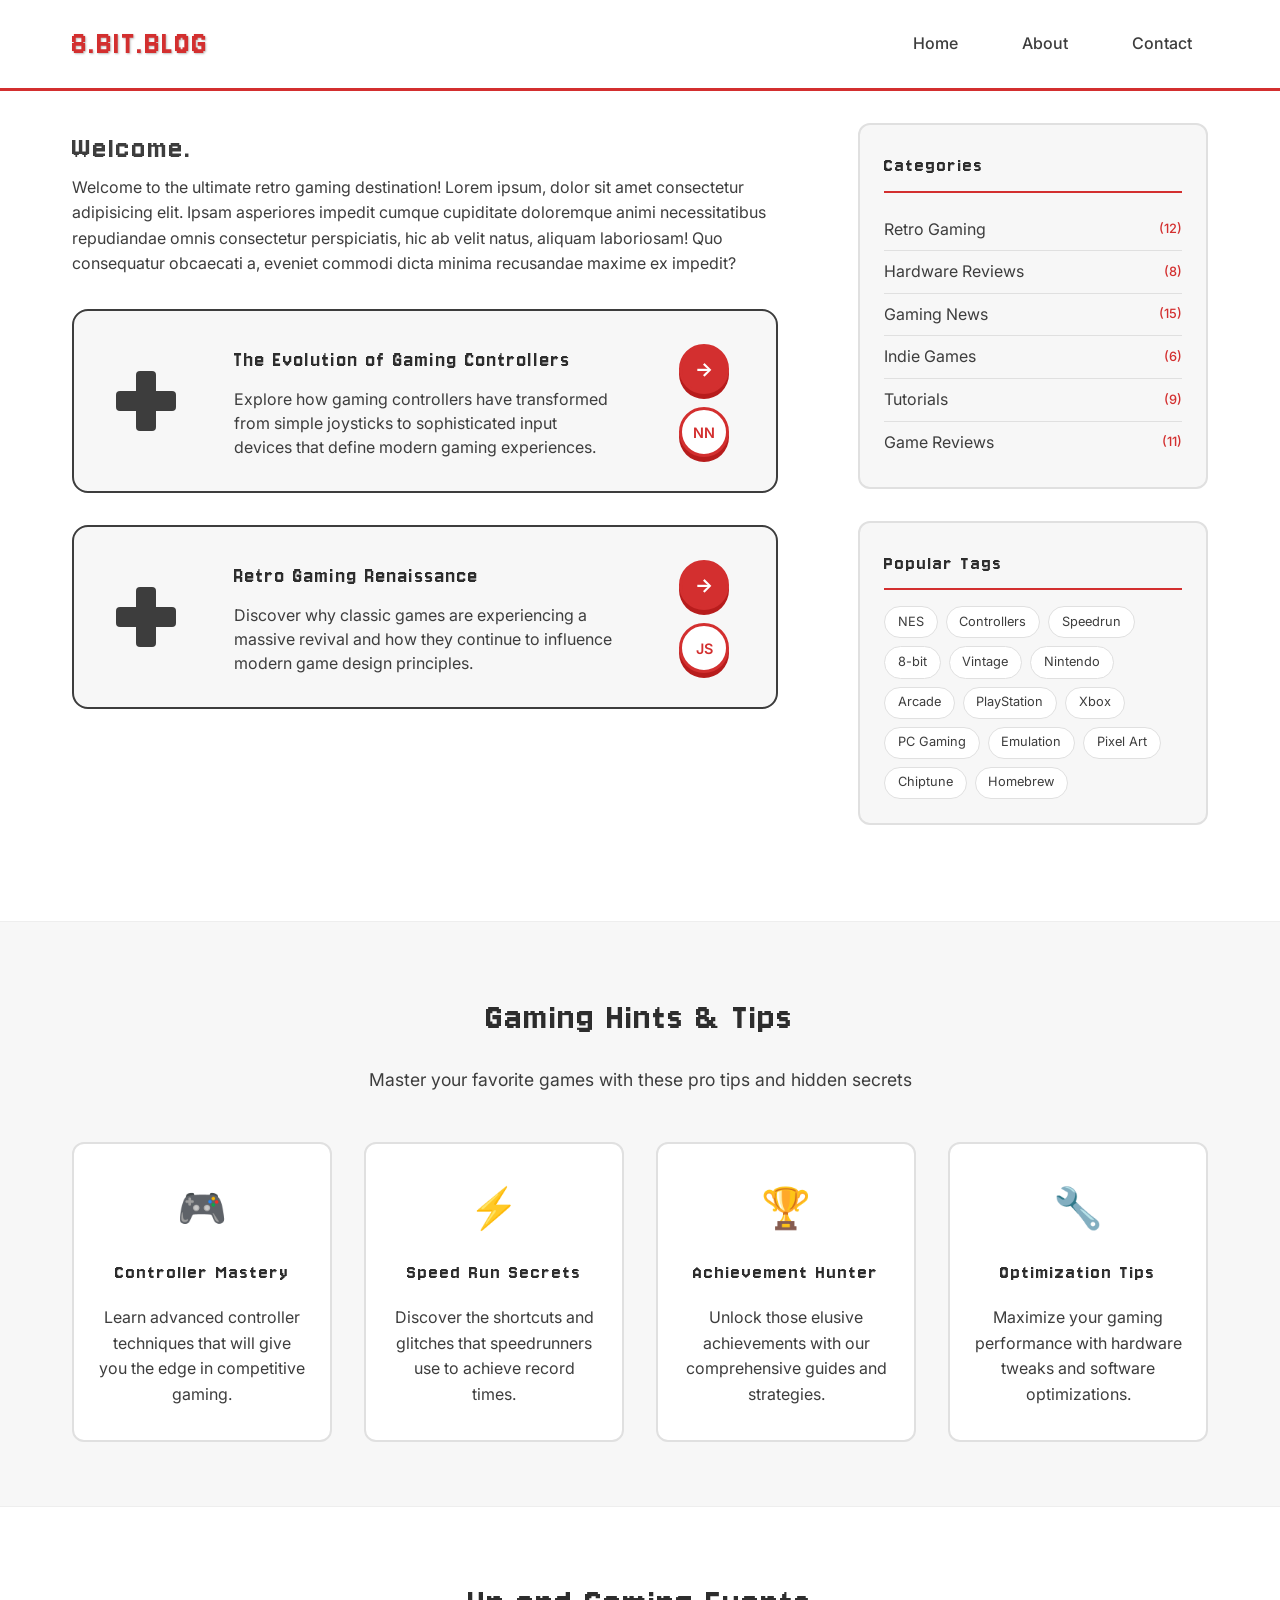
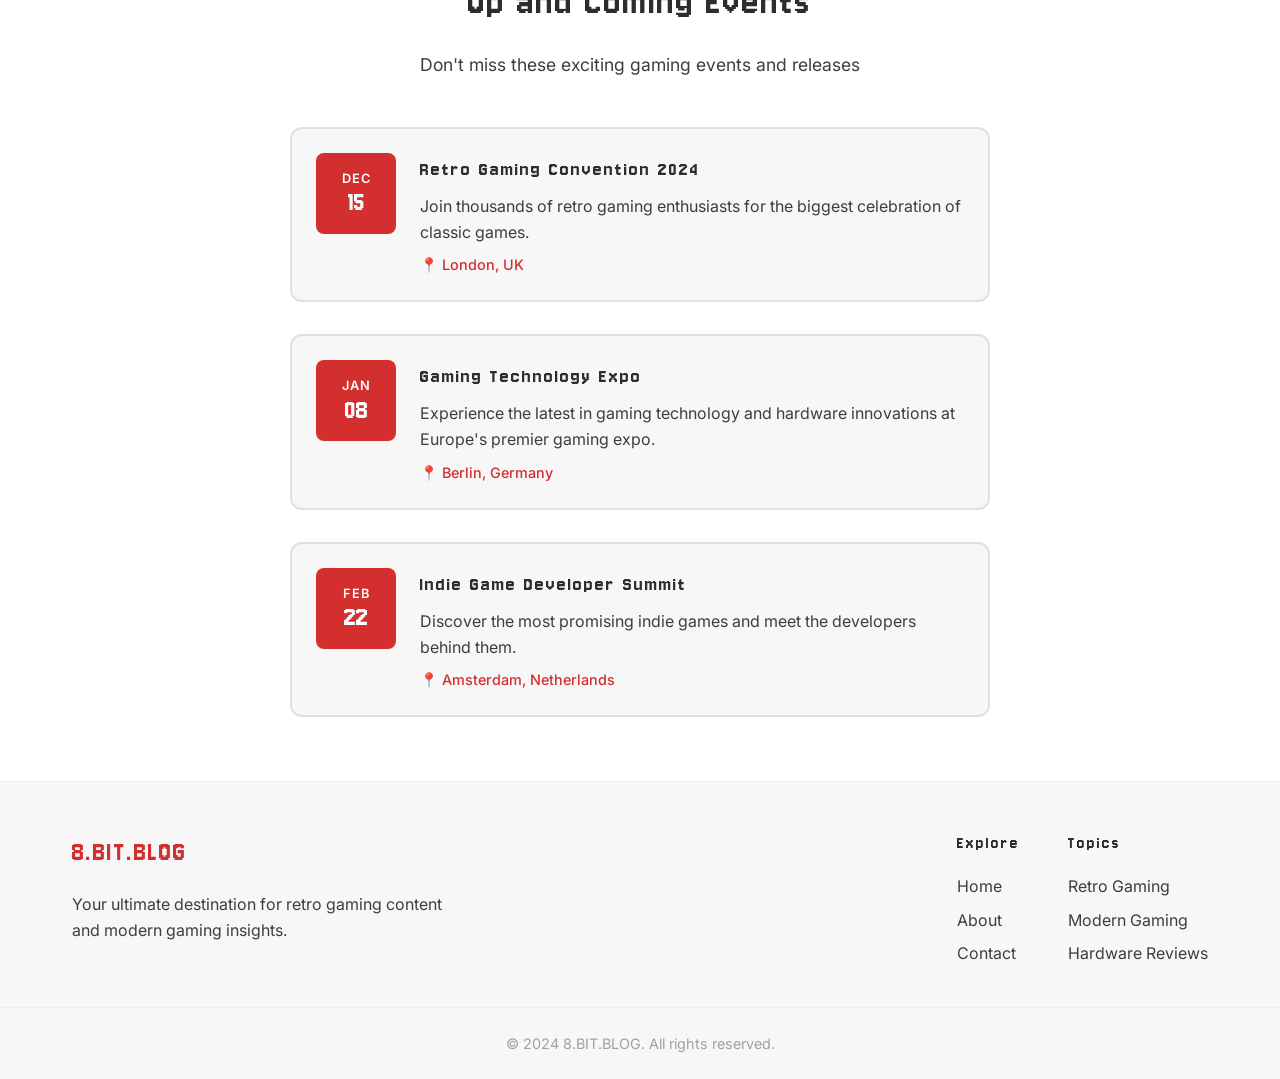
==== index.html @ 15a32175 "agregué script.js con interacciones y validación de formulario" ====
<html lang="en">
  <head>
    <meta charset="UTF-8" />
    <meta name="viewport" content="width=device-width, initial-scale=1.0" />
    <title>8.BIT.BLOG - Nostalgic Gaming Experience</title>
    <link rel="stylesheet" href="assets/styles.css" />
  </head>
  <body>
    <nav class="navbar">
      <div class="nav-container">
        <a href="index.html" class="nav-logo">8.BIT.BLOG</a>
        <ul class="nav-links">
          <li><a href="index.html">Home</a></li>
          <li><a href="about.html">About</a></li>
          <li><a href="contact.html">Contact</a></li>
        </ul>
      </div>
    </nav>

    <div class="content">
      <div class="main-layout">
        <!-- Left Column - Blog Content -->
        <div class="blog-section">
          <h1>Welcome.</h1>
          <p>
            Welcome to the ultimate retro gaming destination! Lorem ipsum, dolor
            sit amet consectetur adipisicing elit. Ipsam asperiores impedit
            cumque cupiditate doloremque animi necessitatibus repudiandae omnis
            consectetur perspiciatis, hic ab velit natus, aliquam laboriosam!
            Quo consequatur obcaecati a, eveniet commodi dicta minima recusandae
            maxime ex impedit?
          </p>

          <!-- NES Gamepad Card Template -->
          <div class="gamepad-card">
            <div class="card-left">
              <div class="dpad">
                <div class="dpad-vertical"></div>
                <div class="dpad-horizontal"></div>
              </div>
            </div>

            <div class="card-content">
              <h3>The Evolution of Gaming Controllers</h3>
              <p>
                Explore how gaming controllers have transformed from simple
                joysticks to sophisticated input devices that define modern
                gaming experiences.
              </p>
            </div>

            <div class="card-right">
              <div class="action-buttons">
                <button class="action-btn read-more" title="Read More">
                  <span class="arrow">→</span>
                </button>
                <button class="action-btn author-btn" title="Author">
                  <span class="initials">NN</span>
                </button>
              </div>
            </div>
          </div>

          <!-- Second Card -->
          <div class="gamepad-card">
            <div class="card-left">
              <div class="dpad">
                <div class="dpad-vertical"></div>
                <div class="dpad-horizontal"></div>
              </div>
            </div>

            <div class="card-content">
              <h3>Retro Gaming Renaissance</h3>
              <p>
                Discover why classic games are experiencing a massive revival
                and how they continue to influence modern game design
                principles.
              </p>
            </div>

            <div class="card-right">
              <div class="action-buttons">
                <button class="action-btn read-more" title="Read More">
                  <span class="arrow">→</span>
                </button>
                <button class="action-btn author-btn" title="Author">
                  <span class="initials">JS</span>
                </button>
              </div>
            </div>
          </div>
        </div>
        <!-- End of Left Column -->

        <!-- Right Column - Tags and Categories -->
        <div class="sidebar-section">
          <!-- Categories -->
          <div class="sidebar-widget">
            <h3>Categories</h3>
            <ul class="category-list">
              <li><a href="#" class="category-item">Retro Gaming <span class="count">(12)</span></a></li>
              <li><a href="#" class="category-item">Hardware Reviews <span class="count">(8)</span></a></li>
              <li><a href="#" class="category-item">Gaming News <span class="count">(15)</span></a></li>
              <li><a href="#" class="category-item">Indie Games <span class="count">(6)</span></a></li>
              <li><a href="#" class="category-item">Tutorials <span class="count">(9)</span></a></li>
              <li><a href="#" class="category-item">Game Reviews <span class="count">(11)</span></a></li>
            </ul>
          </div>

          <!-- Tags -->
          <div class="sidebar-widget">
            <h3>Popular Tags</h3>
            <div class="tag-cloud">
              <a href="#" class="tag">NES</a>
              <a href="#" class="tag">Controllers</a>
              <a href="#" class="tag">Speedrun</a>
              <a href="#" class="tag">8-bit</a>
              <a href="#" class="tag">Vintage</a>
              <a href="#" class="tag">Nintendo</a>
              <a href="#" class="tag">Arcade</a>
              <a href="#" class="tag">PlayStation</a>
              <a href="#" class="tag">Xbox</a>
              <a href="#" class="tag">PC Gaming</a>
              <a href="#" class="tag">Emulation</a>
              <a href="#" class="tag">Pixel Art</a>
              <a href="#" class="tag">Chiptune</a>
              <a href="#" class="tag">Homebrew</a>
            </div>
          </div>

        </div>
      </div>
    </div>

    <!-- Gaming Hints Section - Full Width -->
    <div class="hints-section">
      <div class="hints-container">
        <h2>Gaming Hints & Tips</h2>
        <p class="hints-subtitle">
          Master your favorite games with these pro tips and hidden secrets
        </p>

        <div class="hints-grid">
          <div class="hint-card">
            <div class="hint-icon">🎮</div>
            <h3>Controller Mastery</h3>
            <p>
              Learn advanced controller techniques that will give you the edge
              in competitive gaming.
            </p>
          </div>

          <div class="hint-card">
            <div class="hint-icon">⚡</div>
            <h3>Speed Run Secrets</h3>
            <p>
              Discover the shortcuts and glitches that speedrunners use to
              achieve record times.
            </p>
          </div>

          <div class="hint-card">
            <div class="hint-icon">🏆</div>
            <h3>Achievement Hunter</h3>
            <p>
              Unlock those elusive achievements with our comprehensive guides
              and strategies.
            </p>
          </div>

          <div class="hint-card">
            <div class="hint-icon">🔧</div>
            <h3>Optimization Tips</h3>
            <p>
              Maximize your gaming performance with hardware tweaks and software
              optimizations.
            </p>
          </div>
        </div>
      </div>
    </div>

    <!-- Up and Coming Events Section -->
    <div class="events-section">
      <div class="events-container">
        <h2>Up and Coming Events</h2>
        <p class="events-subtitle">Don't miss these exciting gaming events and releases</p>
        
        <div class="events-timeline">
          <div class="event-item">
            <div class="event-date">
              <span class="month">DEC</span>
              <span class="day">15</span>
            </div>
            <div class="event-content">
              <h3>Retro Gaming Convention 2024</h3>
              <p>Join thousands of retro gaming enthusiasts for the biggest celebration of classic games.</p>
              <span class="event-location">📍 London, UK</span>
            </div>
          </div>
          
          <div class="event-item">
            <div class="event-date">
              <span class="month">JAN</span>
              <span class="day">08</span>
            </div>
            <div class="event-content">
              <h3>Gaming Technology Expo</h3>
              <p>Experience the latest in gaming technology and hardware innovations at Europe's premier gaming expo.</p>
              <span class="event-location">📍 Berlin, Germany</span>
            </div>
          </div>
          
          <div class="event-item">
            <div class="event-date">
              <span class="month">FEB</span>
              <span class="day">22</span>
            </div>
            <div class="event-content">
              <h3>Indie Game Developer Summit</h3>
              <p>Discover the most promising indie games and meet the developers behind them.</p>
              <span class="event-location">📍 Amsterdam, Netherlands</span>
            </div>
          </div>
        </div>
      </div>
    </div>

    <footer class="footer">
      <div class="footer-container">
        <div class="footer-brand">
          <h3>8.BIT.BLOG</h3>
          <p>
            Your ultimate destination for retro gaming content and modern gaming
            insights.
          </p>
        </div>

        <div class="footer-links">
          <div class="footer-section">
            <h4>Explore</h4>
            <ul>
              <li><a href="index.html">Home</a></li>
              <li><a href="about.html">About</a></li>
              <li><a href="contact.html">Contact</a></li>
            </ul>
          </div>

          <div class="footer-section">
            <h4>Topics</h4>
            <ul>
              <li><a href="#">Retro Gaming</a></li>
              <li><a href="#">Modern Gaming</a></li>
              <li><a href="#">Hardware Reviews</a></li>
            </ul>
          </div>
        </div>
      </div>

      <div class="footer-bottom">
        <p>&copy; 2024 8.BIT.BLOG. All rights reserved.</p>
      </div>
    </footer>
  </body>
</html>
---- assets/styles.css ----
/* Import fonts from Google Fonts */
@import url("https://fonts.googleapis.com/css2?family=Jersey+10&family=Inter:wght@300;400;500;600&display=swap");

/* Retro Gaming Color Scheme - Inspired by classic NES gamepad */
:root {
  --retro-dark: #2d2d2d;
  --retro-grey: #3d3d3d;
  --retro-light: #f7f7f7;
  --retro-red: #d32f2f;
  --retro-white: #ffffff;
  --retro-shadow: rgba(42, 42, 42, 0.3);
  --retro-letter-spacing: 2px;
}

/* Global styles */
* {
  margin: 0;
  padding: 0;
  box-sizing: border-box;
}
body {
  font-family: "Inter", sans-serif;
  background: var(--retro-white);
  min-height: 100vh;
  color: var(--retro-grey);
  line-height: 1.6;
}
/* Headings */
h1,
h2,
h3,
h4,
h5,
h6 {
  font-weight: normal;
  font-family: "Jersey 10", cursive;
  letter-spacing: var(--retro-letter-spacing);
}

/* Navbar styling */
.navbar {
  background: var(--retro-white);
  border-bottom: 3px solid var(--retro-red);
}

.nav-container {
  max-width: 1200px;
  margin: 0 auto;
  display: flex;
  justify-content: space-between;
  align-items: center;
  padding: 1rem 2rem;
}

.nav-logo {
  font-size: 2.2rem;
  color: var(--retro-red);
  text-decoration: none;
  text-shadow: 1px 1px 2px var(--retro-shadow);
  font-weight: normal;
  font-family: "Jersey 10", cursive;
  letter-spacing: var(--retro-letter-spacing);
}

.nav-links {
  display: flex;
  list-style: none;
  gap: 2rem;
}

.nav-links a {
  color: var(--retro-grey);
  text-decoration: none;
  font-family: "Inter", sans-serif;
  font-weight: 500;
  padding: 0.5rem 1rem;
  transition: all 0.1s ease;
}

.nav-links a:hover {
  color: var(--retro-red);
}

/* Main title styling */
.main-title {
  text-align: center;
  padding: 3rem 2rem;
  background: rgba(255, 255, 255, 0.1);
  margin: 2rem auto;
  max-width: 800px;
  border-radius: 12px;
  border: 3px solid var(--retro-dark);
  box-shadow: 0 8px 16px var(--retro-shadow);
}

.main-title h1 {
  font-size: 3.5rem;
  color: var(--retro-white);
  text-shadow: 3px 3px 0px var(--retro-red);
  margin-bottom: 1rem;
  font-family: "Jersey 10", cursive;
  letter-spacing: 2px;
}

.main-title .subtitle {
  font-size: 1.2rem;
  color: var(--retro-light);
  font-weight: 500;
  text-transform: uppercase;
  letter-spacing: 1px;
}

/* Content area styling */
.content {
  max-width: 1200px;
  margin: 0 auto;
  padding: 2rem;
}

.content p {
  font-family: "Inter", sans-serif;
  font-weight: 400;
  margin-bottom: 1rem;
}

/* Main Layout - Two Column */
.main-layout {
  display: grid;
  grid-template-columns: 1fr 350px;
  gap: 5rem;
  align-items: start;
}

.blog-section {
  min-width: 0; /* Prevents grid overflow */
}

/* Sidebar Section */
.sidebar-section {
  display: flex;
  flex-direction: column;
  gap: 2rem;
}

.sidebar-widget {
  background: var(--retro-light);
  border: 2px solid #e0e0e0;
  border-radius: 12px;
  padding: 1.5rem;
}

.sidebar-widget h3 {
  color: var(--retro-dark);
  margin-bottom: 1rem;
  font-size: 1.3rem;
  border-bottom: 2px solid var(--retro-red);
  padding-bottom: 0.5rem;
}

/* Categories */
.category-list {
  list-style: none;
  padding: 0;
  margin: 0;
}

.category-list li {
  border-bottom: 1px solid #e0e0e0;
  padding: 0.5rem 0;
}

.category-list li:last-child {
  border-bottom: none;
}

.category-item {
  font-family: 'Inter', sans-serif;
  color: var(--retro-grey);
  text-decoration: none;
  display: flex;
  justify-content: space-between;
  align-items: center;
  transition: color 0.2s ease;
}

.category-item:hover {
  color: var(--retro-red);
}

.count {
  font-size: 0.8rem;
  color: var(--retro-red);
  font-weight: 500;
}

/* Tag Cloud */
.tag-cloud {
  display: flex;
  flex-wrap: wrap;
  gap: 0.5rem;
}

.tag {
  font-family: 'Inter', sans-serif;
  background: var(--retro-white);
  color: var(--retro-grey);
  padding: 0.3rem 0.8rem;
  border-radius: 20px;
  text-decoration: none;
  font-size: 0.8rem;
  border: 1px solid #e0e0e0;
  transition: all 0.2s ease;
}

.tag:hover {
  background: var(--retro-red);
  color: var(--retro-white);
  border-color: var(--retro-red);
}


/* About Page Specific Styles */
.about-topics {
  margin: 2rem 0;
}

.topic-item {
  background: var(--retro-light);
  border: 2px solid #e0e0e0;
  border-radius: 12px;
  padding: 1.5rem;
  margin-bottom: 1rem;
  transition: all 0.3s ease;
}

.topic-item:hover {
  border-color: var(--retro-red);
  transform: translateY(-2px);
  box-shadow: 0 4px 12px rgba(0, 0, 0, 0.1);
}

.topic-item h3 {
  color: var(--retro-dark);
  margin-bottom: 0.5rem;
  font-size: 1.2rem;
}

.topic-item p {
  font-family: 'Inter', sans-serif;
  color: var(--retro-grey);
  line-height: 1.6;
  margin: 0;
}

/* Contact Form Styles */
.contact-form-section {
  margin: 2rem 0;
  background: var(--retro-light);
  border: 2px solid #e0e0e0;
  border-radius: 12px;
  padding: 2rem;
}

.contact-form-section h2 {
  margin-bottom: 1.5rem;
  color: var(--retro-dark);
}

.contact-form {
  display: flex;
  flex-direction: column;
  gap: 1.5rem;
}

.form-row {
  display: grid;
  grid-template-columns: 1fr 1fr;
  gap: 1rem;
}

.form-group {
  display: flex;
  flex-direction: column;
}

.form-group label {
  font-family: 'Inter', sans-serif;
  color: var(--retro-dark);
  font-weight: 500;
  margin-bottom: 0.5rem;
  font-size: 0.9rem;
}

.form-group input,
.form-group select,
.form-group textarea {
  font-family: 'Inter', sans-serif;
  padding: 0.8rem;
  border: 2px solid #e0e0e0;
  border-radius: 6px;
  font-size: 0.9rem;
  transition: border-color 0.2s ease;
  background: var(--retro-white);
}

.form-group input:focus,
.form-group select:focus,
.form-group textarea:focus {
  outline: none;
  border-color: var(--retro-red);
}

.form-group textarea {
  resize: vertical;
  min-height: 120px;
}

.checkbox-group {
  flex-direction: row;
  align-items: center;
  gap: 0.5rem;
}

.checkbox-label {
  display: flex;
  align-items: center;
  gap: 0.5rem;
  cursor: pointer;
  font-size: 0.9rem;
}

.checkbox-label input[type="checkbox"] {
  width: 18px;
  height: 18px;
  margin: 0;
}

.contact-submit-btn {
  background: var(--retro-red);
  color: var(--retro-white);
  padding: 1rem 2rem;
  border: none;
  border-radius: 6px;
  font-family: 'Inter', sans-serif;
  font-weight: 600;
  font-size: 1rem;
  cursor: pointer;
  transition: all 0.2s ease;
  align-self: flex-start;
  box-shadow: 0 4px 0 #b71c1c;
}

.contact-submit-btn:hover {
  transform: translateY(-2px);
  box-shadow: 0 6px 0 #b71c1c;
}

.contact-submit-btn:active {
  transform: translateY(2px);
  box-shadow: 0 2px 0 #b71c1c;
}

.contact-link {
  color: var(--retro-red);
  text-decoration: none;
  font-weight: 500;
  font-family: 'Inter', sans-serif;
  font-size: 0.9rem;
  margin-top: 0.5rem;
  display: inline-block;
}

.contact-link:hover {
  text-decoration: underline;
}

/* NES Gamepad Card Styling */
.gamepad-card {
  display: flex;
  align-items: center;
  background: var(--retro-light);
  border: 2px solid var(--retro-grey);
  border-radius: 16px;
  padding: 2rem;
  margin: 2rem 0;
  gap: 2rem;
  max-width: 800px;
}

/* Left side - D-Pad */
.card-left {
  flex: 0 0 80px;
  display: flex;
  justify-content: center;
  align-items: center;
}

.dpad {
  position: relative;
  width: 60px;
  height: 60px;
}

.dpad-horizontal,
.dpad-vertical {
  background: var(--retro-grey);
  position: absolute;
  border-radius: 4px;
}

.dpad-horizontal {
  width: 60px;
  height: 20px;
  top: 50%;
  left: 0;
  transform: translateY(-50%);
}

.dpad-vertical {
  width: 20px;
  height: 60px;
  left: 50%;
  top: 0;
  transform: translateX(-50%);
}

/* Center content */
.card-content {
  flex: 1;
  padding: 0 1rem;
}

.card-content h3 {
  color: var(--retro-dark);
  margin-bottom: 0.5rem;
  font-size: 1.4rem;
}

.card-content p {
  color: var(--retro-grey);
  margin: 0;
  line-height: 1.5;
}

/* Right side - Action buttons */
.card-right {
  flex: 0 0 80px;
  display: flex;
  justify-content: center;
  align-items: center;
}

.action-buttons {
  display: flex;
  flex-direction: column;
  gap: 0.8rem;
}

.action-btn {
  width: 50px;
  height: 50px;
  border-radius: 50%;
  border: 3px solid var(--retro-red);
  background: var(--retro-red);
  color: var(--retro-white);
  font-family: "Inter", sans-serif;
  font-weight: 600;
  cursor: pointer;
  transition: all 0.2s ease;
  display: flex;
  align-items: center;
  justify-content: center;
  box-shadow: 0 5px 0 #b71c1c;
}

.action-btn:active {
  transform: translateY(3px);
  box-shadow: 0 2px 0 #b71c1c;
}

.action-btn .arrow {
  font-size: 1.2rem;
  font-weight: bold;
}

.action-btn .initials {
  font-size: 0.9rem;
  font-weight: 600;
}

/* Author button styling */
.author-btn {
  background: var(--retro-white);
  color: var(--retro-red);
  border: 3px solid var(--retro-red);
  box-shadow: 0 5px 0 #b71c1c;
}

.author-btn:hover {
  background: var(--retro-red);
  color: var(--retro-white);
}

/* Gaming Hints Section */
.hints-section {
  background: var(--retro-light);
  border-top: 1px solid #eee;
  border-bottom: 1px solid #eee;
  margin-top: 4rem;
  padding: 4rem 0;
}

.hints-container {
  max-width: 1200px;
  margin: 0 auto;
  padding: 0 2rem;
  text-align: center;
}

.hints-section h2 {
  color: var(--retro-dark);
  font-size: 2.5rem;
  margin-bottom: 1rem;
}

.hints-subtitle {
  font-family: "Inter", sans-serif;
  color: var(--retro-grey);
  font-size: 1.1rem;
  margin-bottom: 3rem;
  max-width: 600px;
  margin-left: auto;
  margin-right: auto;
}

.hints-grid {
  display: grid;
  grid-template-columns: repeat(auto-fit, minmax(250px, 1fr));
  gap: 2rem;
  margin-top: 3rem;
}

.hint-card {
  background: var(--retro-white);
  border: 2px solid #e0e0e0;
  border-radius: 12px;
  padding: 2rem 1.5rem;
  text-align: center;
  transition: all 0.3s ease;
  cursor: pointer;
}

.hint-card:hover {
  border-color: var(--retro-red);
  transform: translateY(-4px);
  box-shadow: 0 8px 24px rgba(0, 0, 0, 0.1);
}

.hint-icon {
  font-size: 2.5rem;
  margin-bottom: 1rem;
  display: block;
}

.hint-card h3 {
  color: var(--retro-dark);
  margin-bottom: 1rem;
  font-size: 1.3rem;
}

.hint-card p {
  font-family: "Inter", sans-serif;
  color: var(--retro-grey);
  line-height: 1.6;
  margin: 0;
}

/* Events Section */
.events-section {
  background: var(--retro-white);
  padding: 4rem 0;
}

.events-container {
  max-width: 1200px;
  margin: 0 auto;
  padding: 0 2rem;
  text-align: center;
}

.events-section h2 {
  color: var(--retro-dark);
  font-size: 2.5rem;
  margin-bottom: 1rem;
}

.events-subtitle {
  font-family: 'Inter', sans-serif;
  color: var(--retro-grey);
  font-size: 1.1rem;
  margin-bottom: 3rem;
  max-width: 600px;
  margin-left: auto;
  margin-right: auto;
}

.events-timeline {
  display: flex;
  flex-direction: column;
  gap: 2rem;
  max-width: 700px;
  margin: 0 auto;
  text-align: left;
}

.event-item {
  display: flex;
  gap: 1.5rem;
  align-items: flex-start;
  padding: 1.5rem;
  background: var(--retro-light);
  border-radius: 12px;
  border: 2px solid #e0e0e0;
  transition: all 0.3s ease;
}

.event-item:hover {
  border-color: var(--retro-red);
  transform: translateY(-2px);
  box-shadow: 0 8px 24px rgba(0, 0, 0, 0.1);
}

.event-date {
  flex: 0 0 80px;
  text-align: center;
  background: var(--retro-red);
  color: var(--retro-white);
  border-radius: 8px;
  padding: 1rem 0.5rem;
  display: flex;
  flex-direction: column;
  justify-content: center;
}

.event-date .month {
  font-family: 'Inter', sans-serif;
  font-size: 0.8rem;
  font-weight: 600;
  text-transform: uppercase;
  letter-spacing: 1px;
}

.event-date .day {
  font-family: 'Jersey 10', cursive;
  font-size: 1.8rem;
  font-weight: normal;
  line-height: 1;
}

.event-content {
  flex: 1;
}

.event-content h3 {
  color: var(--retro-dark);
  margin-bottom: 0.5rem;
  font-size: 1.3rem;
}

.event-content p {
  font-family: 'Inter', sans-serif;
  color: var(--retro-grey);
  line-height: 1.6;
  margin-bottom: 0.5rem;
}

.event-location {
  font-family: 'Inter', sans-serif;
  color: var(--retro-red);
  font-size: 0.9rem;
  font-weight: 500;
}

/* Footer Styling */
.footer {
  border-top: 1px solid #eee;
  background: var(--retro-light);
  color: var(--retro-dark);
  margin-top: 0;
}

.footer-container {
  max-width: 1200px;
  margin: 0 auto;
  padding: 3rem 2rem 2rem;
  display: grid;
  grid-template-columns: 1fr 1fr;
  gap: 3rem;
  align-items: start;
}

.footer-brand h3 {
  color: var(--retro-red);
  margin-bottom: 1rem;
  font-size: 1.8rem;
}

.footer-brand p {
  font-family: "Inter", sans-serif;
  color: var(--retro-grey);
  line-height: 1.6;
  max-width: 400px;
}

.footer-links {
  display: flex;
  gap: 3rem;
  justify-content: flex-end;
}

.footer-section h4 {
  color: var(--retro-dark);
  margin-bottom: 1rem;
  font-size: 1.1rem;
}

.footer-section ul {
  list-style: none;
  padding: 0;
}

.footer-section li {
  margin-bottom: 0.5rem;
}

.footer-section a {
  color: var(--retro-grey);
  text-decoration: none;
  font-family: "Inter", sans-serif;
  font-weight: 400;
  transition: color 0.2s ease;
}

.footer-section a:hover {
  color: var(--retro-red);
}

.footer-bottom {
  border-top: 1px solid #eee;
  padding: 1.5rem 2rem;
  text-align: center;
}

.footer-bottom p {
  font-family: "Inter", sans-serif;
  color: #a0a0a0;
  margin: 0;
  font-size: 0.9rem;
}

/* Responsive design */
@media (max-width: 768px) {
  .nav-container {
    flex-direction: column;
    gap: 1rem;
  }

  .nav-links {
    gap: 1rem;
  }

  .main-title h1 {
    font-size: 2.5rem;
  }

  .navbar {
    padding: 1rem;
  }

  /* Responsive main layout */
  .main-layout {
    grid-template-columns: 1fr;
    gap: 2rem;
  }

  .sidebar-section {
    order: -1; /* Move sidebar above blog content on mobile */
  }

  .sidebar-widget {
    padding: 1rem;
  }

  .tag-cloud {
    gap: 0.3rem;
  }

  .tag {
    font-size: 0.75rem;
    padding: 0.25rem 0.6rem;
  }

  /* Responsive contact form */
  .contact-form-section {
    padding: 1.5rem;
  }

  .form-row {
    grid-template-columns: 1fr;
    gap: 0;
  }

  /* Responsive gamepad card */
  .gamepad-card {
    flex-direction: column;
    text-align: center;
    padding: 1.5rem;
    gap: 1.5rem;
  }

  .card-left,
  .card-right {
    flex: none;
  }

  .action-buttons {
    flex-direction: row;
    justify-content: center;
    gap: 1rem;
  }

  .dpad {
    width: 50px;
    height: 50px;
  }

  .dpad-horizontal {
    width: 50px;
    height: 16px;
  }

  .dpad-vertical {
    width: 16px;
    height: 50px;
  }

  /* Responsive hints section */
  .hints-section {
    padding: 3rem 0;
  }

  .hints-container {
    padding: 0 1rem;
  }

  .hints-section h2 {
    font-size: 2rem;
  }

  .hints-grid {
    grid-template-columns: 1fr;
    gap: 1.5rem;
  }

  .hint-card {
    padding: 1.5rem;
  }

  /* Responsive events section */
  .events-section {
    padding: 3rem 0;
  }

  .events-container {
    padding: 0 1rem;
  }

  .events-section h2 {
    font-size: 2rem;
  }

  .events-timeline {
    max-width: 100%;
  }

  .event-item {
    padding: 1.2rem;
    gap: 1rem;
  }

  .event-date {
    flex: 0 0 70px;
    padding: 0.8rem 0.5rem;
  }

  .event-date .day {
    font-size: 1.5rem;
  }

  /* Responsive footer */
  .footer-container {
    grid-template-columns: 1fr;
    gap: 2rem;
    padding: 2rem 1rem 1.5rem;
  }

  .footer-links {
    justify-content: flex-start;
    gap: 2rem;
  }

  .footer-bottom {
    padding: 1rem;
  }
}
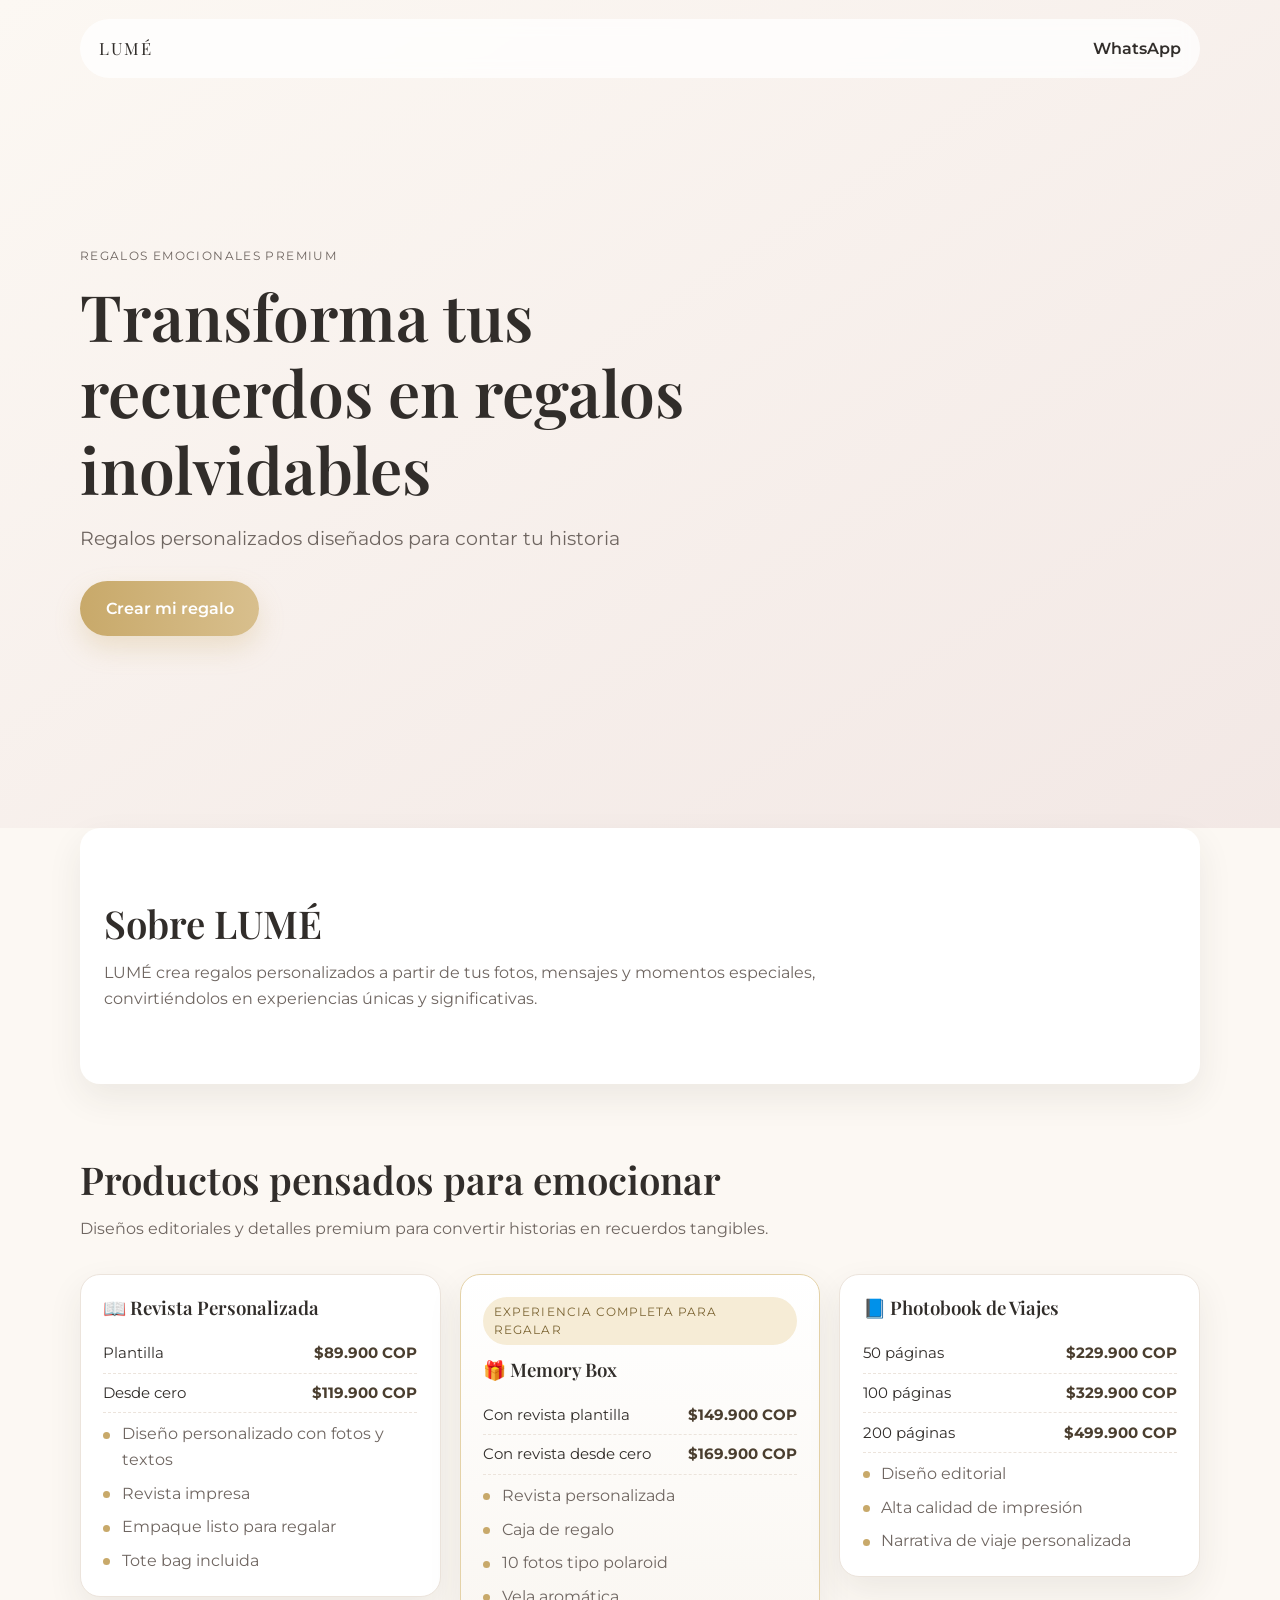
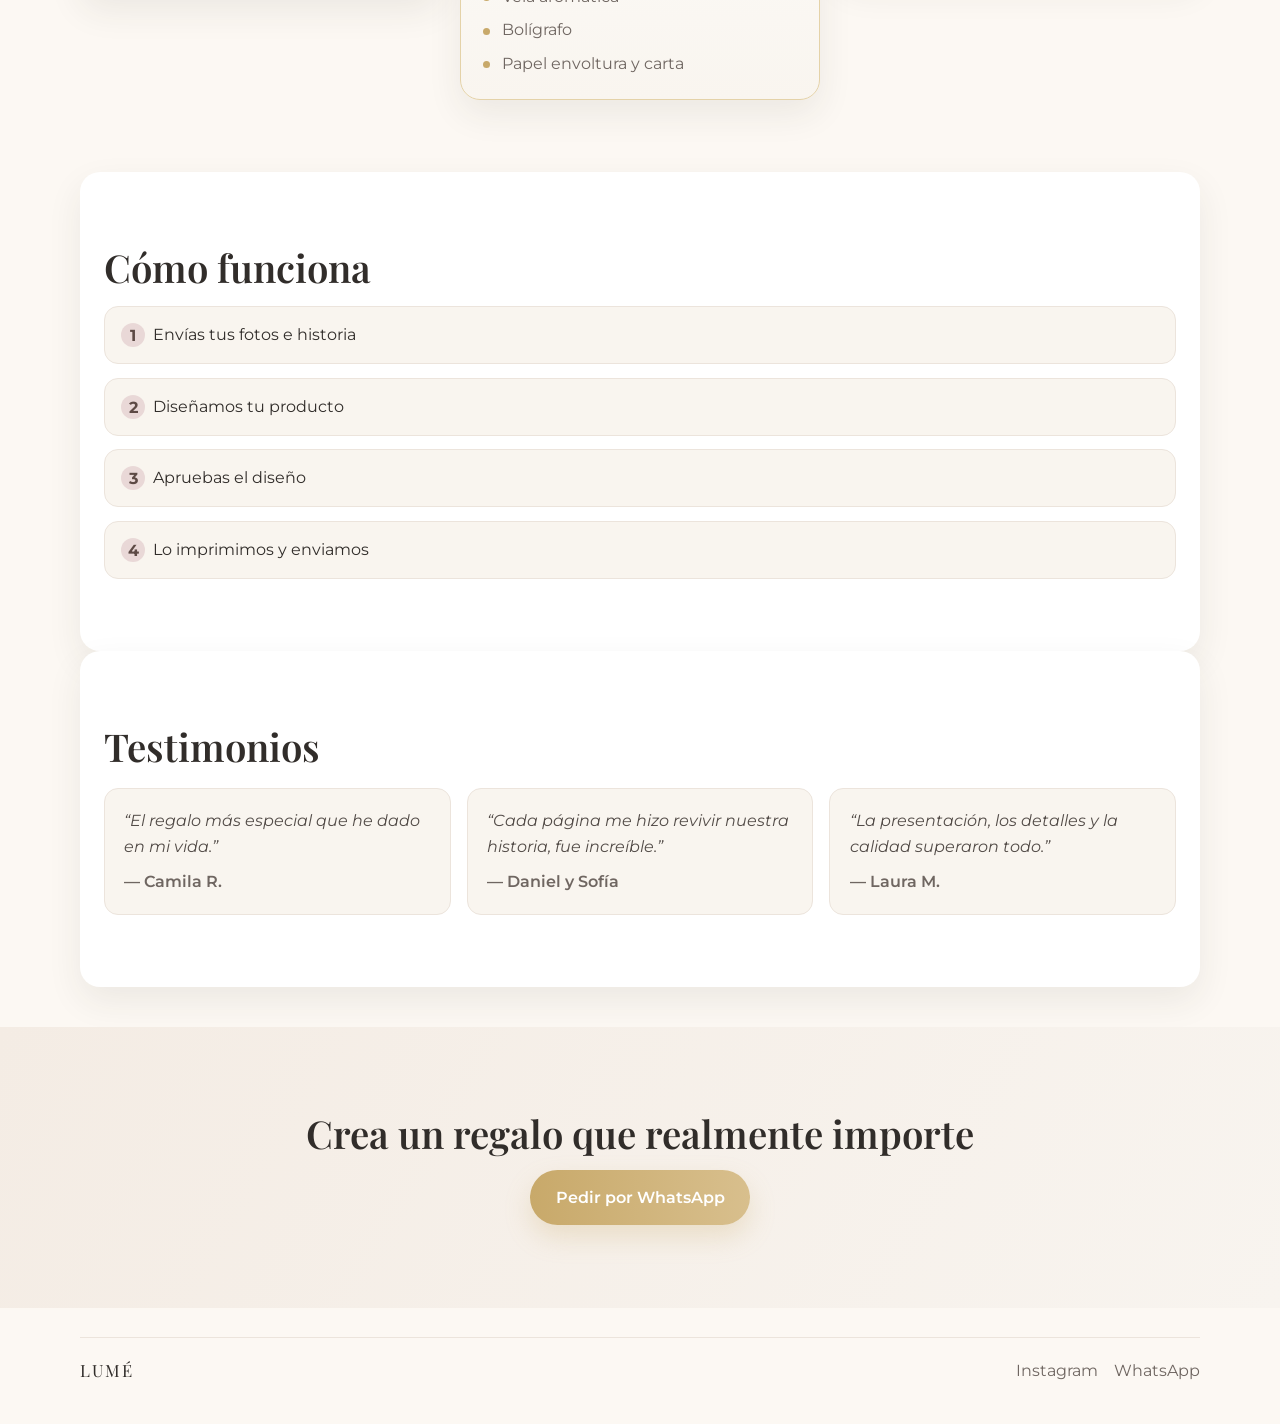
==== commit f36814c3: "Create premium responsive LUMÉ landing page" ====
--- a/index.html
+++ b/index.html
@@ -1,266 +1,144 @@
-<html lang="en">
+<!DOCTYPE html>
+<html lang="es">
   <head>
     <meta charset="UTF-8" />
     <meta name="viewport" content="width=device-width, initial-scale=1.0" />
-    <title>8.BIT.BLOG - Nostalgic Gaming Experience</title>
+    <title>LUMÉ | Regalos personalizados premium</title>
+    <meta
+      name="description"
+      content="LUMÉ transforma tus recuerdos en regalos personalizados premium: revista personalizada, memory box y photobooks de viaje."
+    />
+    <link rel="preconnect" href="https://fonts.googleapis.com" />
+    <link rel="preconnect" href="https://fonts.gstatic.com" crossorigin />
+    <link
+      href="https://fonts.googleapis.com/css2?family=Montserrat:wght@400;500;600;700&family=Playfair+Display:wght@500;600;700&display=swap"
+      rel="stylesheet"
+    />
     <link rel="stylesheet" href="assets/styles.css" />
   </head>
   <body>
-    <nav class="navbar">
-      <div class="nav-container">
-        <a href="index.html" class="nav-logo">8.BIT.BLOG</a>
-        <ul class="nav-links">
-          <li><a href="index.html">Home</a></li>
-          <li><a href="about.html">About</a></li>
-          <li><a href="contact.html">Contact</a></li>
-        </ul>
+    <header class="hero" id="inicio">
+      <nav class="topbar">
+        <a class="brand" href="#inicio">LUMÉ</a>
+        <a class="whatsapp-link" href="https://wa.me/0000000000" target="_blank" rel="noopener noreferrer">WhatsApp</a>
+      </nav>
+      <div class="hero-content container">
+        <p class="eyebrow">Regalos emocionales premium</p>
+        <h1>Transforma tus recuerdos en regalos inolvidables</h1>
+        <p class="hero-subtitle">Regalos personalizados diseñados para contar tu historia</p>
+        <a class="cta-button" href="https://wa.me/0000000000" target="_blank" rel="noopener noreferrer">Crear mi regalo</a>
       </div>
-    </nav>
+    </header>
 
-    <div class="content">
-      <div class="main-layout">
-        <!-- Left Column - Blog Content -->
-        <div class="blog-section">
-          <h1>Welcome.</h1>
-          <p>
-            Welcome to the ultimate retro gaming destination! Lorem ipsum, dolor
-            sit amet consectetur adipisicing elit. Ipsam asperiores impedit
-            cumque cupiditate doloremque animi necessitatibus repudiandae omnis
-            consectetur perspiciatis, hic ab velit natus, aliquam laboriosam!
-            Quo consequatur obcaecati a, eveniet commodi dicta minima recusandae
-            maxime ex impedit?
-          </p>
+    <main>
+      <section class="about section container reveal">
+        <h2>Sobre LUMÉ</h2>
+        <p>
+          LUMÉ crea regalos personalizados a partir de tus fotos, mensajes y momentos especiales,
+          convirtiéndolos en experiencias únicas y significativas.
+        </p>
+      </section>
 
-          <!-- NES Gamepad Card Template -->
-          <div class="gamepad-card">
-            <div class="card-left">
-              <div class="dpad">
-                <div class="dpad-vertical"></div>
-                <div class="dpad-horizontal"></div>
-              </div>
-            </div>
+      <section class="products section container">
+        <div class="section-heading reveal">
+          <h2>Productos pensados para emocionar</h2>
+          <p>Diseños editoriales y detalles premium para convertir historias en recuerdos tangibles.</p>
+        </div>
 
-            <div class="card-content">
-              <h3>The Evolution of Gaming Controllers</h3>
-              <p>
-                Explore how gaming controllers have transformed from simple
-                joysticks to sophisticated input devices that define modern
-                gaming experiences.
-              </p>
-            </div>
+        <div class="product-grid">
+          <article class="product-card reveal">
+            <h3>📖 Revista Personalizada</h3>
+            <ul class="prices">
+              <li><span>Plantilla</span><strong>$89.900 COP</strong></li>
+              <li><span>Desde cero</span><strong>$119.900 COP</strong></li>
+            </ul>
+            <ul class="features">
+              <li>Diseño personalizado con fotos y textos</li>
+              <li>Revista impresa</li>
+              <li>Empaque listo para regalar</li>
+              <li>Tote bag incluida</li>
+            </ul>
+          </article>
 
-            <div class="card-right">
-              <div class="action-buttons">
-                <button class="action-btn read-more" title="Read More">
-                  <span class="arrow">→</span>
-                </button>
-                <button class="action-btn author-btn" title="Author">
-                  <span class="initials">NN</span>
-                </button>
-              </div>
-            </div>
-          </div>
+          <article class="product-card product-card--featured reveal">
+            <span class="badge">Experiencia completa para regalar</span>
+            <h3>🎁 Memory Box</h3>
+            <ul class="prices">
+              <li><span>Con revista plantilla</span><strong>$149.900 COP</strong></li>
+              <li><span>Con revista desde cero</span><strong>$169.900 COP</strong></li>
+            </ul>
+            <ul class="features">
+              <li>Revista personalizada</li>
+              <li>Caja de regalo</li>
+              <li>10 fotos tipo polaroid</li>
+              <li>Vela aromática</li>
+              <li>Bolígrafo</li>
+              <li>Papel envoltura y carta</li>
+            </ul>
+          </article>
 
-          <!-- Second Card -->
-          <div class="gamepad-card">
-            <div class="card-left">
-              <div class="dpad">
-                <div class="dpad-vertical"></div>
-                <div class="dpad-horizontal"></div>
-              </div>
-            </div>
+          <article class="product-card reveal">
+            <h3>📘 Photobook de Viajes</h3>
+            <ul class="prices">
+              <li><span>50 páginas</span><strong>$229.900 COP</strong></li>
+              <li><span>100 páginas</span><strong>$329.900 COP</strong></li>
+              <li><span>200 páginas</span><strong>$499.900 COP</strong></li>
+            </ul>
+            <ul class="features">
+              <li>Diseño editorial</li>
+              <li>Alta calidad de impresión</li>
+              <li>Narrativa de viaje personalizada</li>
+            </ul>
+          </article>
+        </div>
+      </section>
 
-            <div class="card-content">
-              <h3>Retro Gaming Renaissance</h3>
-              <p>
-                Discover why classic games are experiencing a massive revival
-                and how they continue to influence modern game design
-                principles.
-              </p>
-            </div>
+      <section class="how-it-works section container reveal">
+        <h2>Cómo funciona</h2>
+        <ol class="steps">
+          <li>Envías tus fotos e historia</li>
+          <li>Diseñamos tu producto</li>
+          <li>Apruebas el diseño</li>
+          <li>Lo imprimimos y enviamos</li>
+        </ol>
+      </section>
 
-            <div class="card-right">
-              <div class="action-buttons">
-                <button class="action-btn read-more" title="Read More">
-                  <span class="arrow">→</span>
-                </button>
-                <button class="action-btn author-btn" title="Author">
-                  <span class="initials">JS</span>
-                </button>
-              </div>
-            </div>
-          </div>
+      <section class="testimonials section container reveal">
+        <h2>Testimonios</h2>
+        <div class="testimonial-grid">
+          <blockquote>
+            “El regalo más especial que he dado en mi vida.”
+            <cite>— Camila R.</cite>
+          </blockquote>
+          <blockquote>
+            “Cada página me hizo revivir nuestra historia, fue increíble.”
+            <cite>— Daniel y Sofía</cite>
+          </blockquote>
+          <blockquote>
+            “La presentación, los detalles y la calidad superaron todo.”
+            <cite>— Laura M.</cite>
+          </blockquote>
         </div>
-        <!-- End of Left Column -->
+      </section>
 
-        <!-- Right Column - Tags and Categories -->
-        <div class="sidebar-section">
-          <!-- Categories -->
-          <div class="sidebar-widget">
-            <h3>Categories</h3>
-            <ul class="category-list">
-              <li><a href="#" class="category-item">Retro Gaming <span class="count">(12)</span></a></li>
-              <li><a href="#" class="category-item">Hardware Reviews <span class="count">(8)</span></a></li>
-              <li><a href="#" class="category-item">Gaming News <span class="count">(15)</span></a></li>
-              <li><a href="#" class="category-item">Indie Games <span class="count">(6)</span></a></li>
-              <li><a href="#" class="category-item">Tutorials <span class="count">(9)</span></a></li>
-              <li><a href="#" class="category-item">Game Reviews <span class="count">(11)</span></a></li>
-            </ul>
-          </div>
+      <section class="final-cta section reveal">
+        <div class="container final-cta-content">
+          <h2>Crea un regalo que realmente importe</h2>
+          <a class="cta-button" href="https://wa.me/0000000000" target="_blank" rel="noopener noreferrer">Pedir por WhatsApp</a>
+        </div>
+      </section>
+    </main>
 
-          <!-- Tags -->
-          <div class="sidebar-widget">
-            <h3>Popular Tags</h3>
-            <div class="tag-cloud">
-              <a href="#" class="tag">NES</a>
-              <a href="#" class="tag">Controllers</a>
-              <a href="#" class="tag">Speedrun</a>
-              <a href="#" class="tag">8-bit</a>
-              <a href="#" class="tag">Vintage</a>
-              <a href="#" class="tag">Nintendo</a>
-              <a href="#" class="tag">Arcade</a>
-              <a href="#" class="tag">PlayStation</a>
-              <a href="#" class="tag">Xbox</a>
-              <a href="#" class="tag">PC Gaming</a>
-              <a href="#" class="tag">Emulation</a>
-              <a href="#" class="tag">Pixel Art</a>
-              <a href="#" class="tag">Chiptune</a>
-              <a href="#" class="tag">Homebrew</a>
-            </div>
-          </div>
-
+    <footer class="footer">
+      <div class="container footer-content">
+        <p class="brand">LUMÉ</p>
+        <div class="footer-links">
+          <a href="https://instagram.com" target="_blank" rel="noopener noreferrer">Instagram</a>
+          <a href="https://wa.me/0000000000" target="_blank" rel="noopener noreferrer">WhatsApp</a>
         </div>
       </div>
-    </div>
+    </footer>
 
-    <!-- Gaming Hints Section - Full Width -->
-    <div class="hints-section">
-      <div class="hints-container">
-        <h2>Gaming Hints & Tips</h2>
-        <p class="hints-subtitle">
-          Master your favorite games with these pro tips and hidden secrets
-        </p>
-
-        <div class="hints-grid">
-          <div class="hint-card">
-            <div class="hint-icon">🎮</div>
-            <h3>Controller Mastery</h3>
-            <p>
-              Learn advanced controller techniques that will give you the edge
-              in competitive gaming.
-            </p>
-          </div>
-
-          <div class="hint-card">
-            <div class="hint-icon">⚡</div>
-            <h3>Speed Run Secrets</h3>
-            <p>
-              Discover the shortcuts and glitches that speedrunners use to
-              achieve record times.
-            </p>
-          </div>
-
-          <div class="hint-card">
-            <div class="hint-icon">🏆</div>
-            <h3>Achievement Hunter</h3>
-            <p>
-              Unlock those elusive achievements with our comprehensive guides
-              and strategies.
-            </p>
-          </div>
-
-          <div class="hint-card">
-            <div class="hint-icon">🔧</div>
-            <h3>Optimization Tips</h3>
-            <p>
-              Maximize your gaming performance with hardware tweaks and software
-              optimizations.
-            </p>
-          </div>
-        </div>
-      </div>
-    </div>
-
-    <!-- Up and Coming Events Section -->
-    <div class="events-section">
-      <div class="events-container">
-        <h2>Up and Coming Events</h2>
-        <p class="events-subtitle">Don't miss these exciting gaming events and releases</p>
-        
-        <div class="events-timeline">
-          <div class="event-item">
-            <div class="event-date">
-              <span class="month">DEC</span>
-              <span class="day">15</span>
-            </div>
-            <div class="event-content">
-              <h3>Retro Gaming Convention 2024</h3>
-              <p>Join thousands of retro gaming enthusiasts for the biggest celebration of classic games.</p>
-              <span class="event-location">📍 London, UK</span>
-            </div>
-          </div>
-          
-          <div class="event-item">
-            <div class="event-date">
-              <span class="month">JAN</span>
-              <span class="day">08</span>
-            </div>
-            <div class="event-content">
-              <h3>Gaming Technology Expo</h3>
-              <p>Experience the latest in gaming technology and hardware innovations at Europe's premier gaming expo.</p>
-              <span class="event-location">📍 Berlin, Germany</span>
-            </div>
-          </div>
-          
-          <div class="event-item">
-            <div class="event-date">
-              <span class="month">FEB</span>
-              <span class="day">22</span>
-            </div>
-            <div class="event-content">
-              <h3>Indie Game Developer Summit</h3>
-              <p>Discover the most promising indie games and meet the developers behind them.</p>
-              <span class="event-location">📍 Amsterdam, Netherlands</span>
-            </div>
-          </div>
-        </div>
-      </div>
-    </div>
-
-    <footer class="footer">
-      <div class="footer-container">
-        <div class="footer-brand">
-          <h3>8.BIT.BLOG</h3>
-          <p>
-            Your ultimate destination for retro gaming content and modern gaming
-            insights.
-          </p>
-        </div>
-
-        <div class="footer-links">
-          <div class="footer-section">
-            <h4>Explore</h4>
-            <ul>
-              <li><a href="index.html">Home</a></li>
-              <li><a href="about.html">About</a></li>
-              <li><a href="contact.html">Contact</a></li>
-            </ul>
-          </div>
-
-          <div class="footer-section">
-            <h4>Topics</h4>
-            <ul>
-              <li><a href="#">Retro Gaming</a></li>
-              <li><a href="#">Modern Gaming</a></li>
-              <li><a href="#">Hardware Reviews</a></li>
-            </ul>
-          </div>
-        </div>
-      </div>
-
-      <div class="footer-bottom">
-        <p>&copy; 2024 8.BIT.BLOG. All rights reserved.</p>
-      </div>
-    </footer>
+    <script src="assets/script.js"></script>
   </body>
 </html>
--- a/assets/styles.css
+++ b/assets/styles.css
@@ -1,915 +1,350 @@
-/* Import fonts from Google Fonts */
-@import url("https://fonts.googleapis.com/css2?family=Jersey+10&family=Inter:wght@300;400;500;600&display=swap");
-
-/* Retro Gaming Color Scheme - Inspired by classic NES gamepad */
 :root {
-  --retro-dark: #2d2d2d;
-  --retro-grey: #3d3d3d;
-  --retro-light: #f7f7f7;
-  --retro-red: #d32f2f;
-  --retro-white: #ffffff;
-  --retro-shadow: rgba(42, 42, 42, 0.3);
-  --retro-letter-spacing: 2px;
-}
-
-/* Global styles */
+  --bg: #fcf8f3;
+  --surface: #ffffff;
+  --surface-soft: #f9f5ef;
+  --text: #312d2a;
+  --muted: #6f6661;
+  --rose: #e9d8d7;
+  --gold: #c8a96a;
+  --border: #ece4dc;
+  --shadow: 0 14px 35px rgba(49, 45, 42, 0.08);
+  --radius: 20px;
+}
+
 * {
+  box-sizing: border-box;
   margin: 0;
   padding: 0;
-  box-sizing: border-box;
-}
+}
+
+html {
+  scroll-behavior: smooth;
+}
+
 body {
-  font-family: "Inter", sans-serif;
-  background: var(--retro-white);
-  min-height: 100vh;
-  color: var(--retro-grey);
+  font-family: "Montserrat", sans-serif;
+  background: var(--bg);
+  color: var(--text);
   line-height: 1.6;
 }
-/* Headings */
+
 h1,
 h2,
-h3,
-h4,
-h5,
-h6 {
-  font-weight: normal;
-  font-family: "Jersey 10", cursive;
-  letter-spacing: var(--retro-letter-spacing);
-}
-
-/* Navbar styling */
-.navbar {
-  background: var(--retro-white);
-  border-bottom: 3px solid var(--retro-red);
-}
-
-.nav-container {
-  max-width: 1200px;
+h3 {
+  font-family: "Playfair Display", serif;
+  line-height: 1.2;
+  font-weight: 600;
+}
+
+.container {
+  width: min(1120px, 92%);
   margin: 0 auto;
+}
+
+.section {
+  padding: 4.5rem 0;
+}
+
+.hero {
+  min-height: 92vh;
+  background:
+    linear-gradient(to bottom right, rgba(252, 248, 243, 0.56), rgba(233, 216, 215, 0.5)),
+    url("https://images.unsplash.com/photo-1516589091380-5d8e87df6999?auto=format&fit=crop&w=1400&q=80") center/cover;
+  display: flex;
+  flex-direction: column;
+}
+
+.topbar {
+  width: min(1120px, 92%);
+  margin: 1.2rem auto 0;
+  padding: 1rem 1.2rem;
+  border-radius: 999px;
+  background: rgba(255, 255, 255, 0.75);
+  backdrop-filter: blur(8px);
   display: flex;
   justify-content: space-between;
   align-items: center;
-  padding: 1rem 2rem;
-}
-
-.nav-logo {
-  font-size: 2.2rem;
-  color: var(--retro-red);
+}
+
+.brand {
+  font-family: "Playfair Display", serif;
+  letter-spacing: 0.12em;
+  font-size: 1.05rem;
+  color: var(--text);
   text-decoration: none;
-  text-shadow: 1px 1px 2px var(--retro-shadow);
-  font-weight: normal;
-  font-family: "Jersey 10", cursive;
-  letter-spacing: var(--retro-letter-spacing);
-}
-
-.nav-links {
-  display: flex;
+}
+
+.whatsapp-link {
+  color: var(--text);
+  text-decoration: none;
+  font-weight: 600;
+}
+
+.hero-content {
+  margin: auto;
+  padding: 4rem 0 5.5rem;
+}
+
+.eyebrow {
+  color: var(--muted);
+  text-transform: uppercase;
+  letter-spacing: 0.11em;
+  font-size: 0.78rem;
+  margin-bottom: 0.7rem;
+}
+
+.hero h1 {
+  max-width: 700px;
+  font-size: clamp(2rem, 6vw, 4rem);
+  margin-bottom: 1rem;
+}
+
+.hero-subtitle {
+  max-width: 600px;
+  color: var(--muted);
+  font-size: clamp(1rem, 2.5vw, 1.18rem);
+  margin-bottom: 1.7rem;
+}
+
+.cta-button {
+  display: inline-block;
+  background: linear-gradient(90deg, var(--gold), #d8bf8d);
+  color: #fff;
+  text-decoration: none;
+  padding: 0.9rem 1.6rem;
+  border-radius: 999px;
+  font-weight: 600;
+  box-shadow: 0 12px 26px rgba(200, 169, 106, 0.26);
+  transition: transform 0.25s ease, box-shadow 0.25s ease;
+}
+
+.cta-button:hover {
+  transform: translateY(-2px);
+  box-shadow: 0 15px 32px rgba(200, 169, 106, 0.35);
+}
+
+.about,
+.how-it-works,
+.testimonials {
+  background: var(--surface);
+  border-radius: var(--radius);
+  box-shadow: var(--shadow);
+  padding-left: 1.5rem;
+  padding-right: 1.5rem;
+}
+
+.about h2,
+.how-it-works h2,
+.testimonials h2,
+.section-heading h2,
+.final-cta h2 {
+  margin-bottom: 0.9rem;
+  font-size: clamp(1.65rem, 4vw, 2.4rem);
+}
+
+.about p,
+.section-heading p {
+  color: var(--muted);
+  max-width: 820px;
+}
+
+.products .section-heading {
+  margin-bottom: 2rem;
+}
+
+.product-grid {
+  display: grid;
+  gap: 1.2rem;
+}
+
+.product-card {
+  background: var(--surface);
+  border: 1px solid var(--border);
+  border-radius: var(--radius);
+  padding: 1.4rem;
+  box-shadow: var(--shadow);
+  transition: transform 0.28s ease, box-shadow 0.28s ease;
+}
+
+.product-card:hover {
+  transform: translateY(-5px);
+  box-shadow: 0 20px 36px rgba(49, 45, 42, 0.13);
+}
+
+.product-card h3 {
+  margin-bottom: 0.9rem;
+}
+
+.prices,
+.features,
+.steps {
   list-style: none;
-  gap: 2rem;
-}
-
-.nav-links a {
-  color: var(--retro-grey);
-  text-decoration: none;
-  font-family: "Inter", sans-serif;
-  font-weight: 500;
-  padding: 0.5rem 1rem;
-  transition: all 0.1s ease;
-}
-
-.nav-links a:hover {
-  color: var(--retro-red);
-}
-
-/* Main title styling */
-.main-title {
+}
+
+.prices li {
+  display: flex;
+  justify-content: space-between;
+  gap: 1rem;
+  border-bottom: 1px dashed var(--border);
+  padding: 0.45rem 0;
+  font-size: 0.95rem;
+}
+
+.prices strong {
+  color: #4a3e2f;
+}
+
+.features li {
+  position: relative;
+  padding-left: 1.15rem;
+  margin-top: 0.5rem;
+  color: var(--muted);
+}
+
+.features li::before {
+  content: "";
+  position: absolute;
+  left: 0;
+  top: 0.65rem;
+  width: 7px;
+  height: 7px;
+  border-radius: 50%;
+  background: var(--gold);
+}
+
+.product-card--featured {
+  background: linear-gradient(180deg, #fff, var(--surface-soft));
+  border-color: #e4d2a8;
+}
+
+.badge {
+  display: inline-block;
+  font-size: 0.72rem;
+  text-transform: uppercase;
+  letter-spacing: 0.09em;
+  color: #7c6534;
+  background: #f6ecd6;
+  border-radius: 999px;
+  padding: 0.35rem 0.7rem;
+  margin-bottom: 0.85rem;
+}
+
+.steps {
+  counter-reset: step;
+  display: grid;
+  gap: 0.85rem;
+  margin-top: 1rem;
+}
+
+.steps li {
+  background: var(--surface-soft);
+  border: 1px solid var(--border);
+  border-radius: 14px;
+  padding: 0.95rem 1rem 0.95rem 3rem;
+  position: relative;
+}
+
+.steps li::before {
+  counter-increment: step;
+  content: counter(step);
+  position: absolute;
+  left: 1rem;
+  top: 50%;
+  transform: translateY(-50%);
+  width: 1.5rem;
+  height: 1.5rem;
+  border-radius: 50%;
+  display: grid;
+  place-items: center;
+  background: var(--rose);
+  font-weight: 700;
+  color: #5d4a45;
+}
+
+.testimonial-grid {
+  display: grid;
+  gap: 1rem;
+  margin-top: 1.2rem;
+}
+
+blockquote {
+  background: var(--surface-soft);
+  border-radius: 14px;
+  border: 1px solid var(--border);
+  padding: 1.2rem;
+  color: #534c48;
+  font-style: italic;
+}
+
+blockquote cite {
+  display: block;
+  margin-top: 0.6rem;
+  color: var(--muted);
+  font-style: normal;
+  font-weight: 600;
+}
+
+.final-cta {
+  padding: 5.2rem 0;
+  margin-top: 2.5rem;
+  background: linear-gradient(120deg, #f4ece4, #f8f4ef);
+}
+
+.final-cta-content {
   text-align: center;
-  padding: 3rem 2rem;
-  background: rgba(255, 255, 255, 0.1);
-  margin: 2rem auto;
-  max-width: 800px;
-  border-radius: 12px;
-  border: 3px solid var(--retro-dark);
-  box-shadow: 0 8px 16px var(--retro-shadow);
-}
-
-.main-title h1 {
-  font-size: 3.5rem;
-  color: var(--retro-white);
-  text-shadow: 3px 3px 0px var(--retro-red);
-  margin-bottom: 1rem;
-  font-family: "Jersey 10", cursive;
-  letter-spacing: 2px;
-}
-
-.main-title .subtitle {
-  font-size: 1.2rem;
-  color: var(--retro-light);
-  font-weight: 500;
-  text-transform: uppercase;
-  letter-spacing: 1px;
-}
-
-/* Content area styling */
-.content {
-  max-width: 1200px;
-  margin: 0 auto;
-  padding: 2rem;
-}
-
-.content p {
-  font-family: "Inter", sans-serif;
-  font-weight: 400;
-  margin-bottom: 1rem;
-}
-
-/* Main Layout - Two Column */
-.main-layout {
-  display: grid;
-  grid-template-columns: 1fr 350px;
-  gap: 5rem;
-  align-items: start;
-}
-
-.blog-section {
-  min-width: 0; /* Prevents grid overflow */
-}
-
-/* Sidebar Section */
-.sidebar-section {
-  display: flex;
-  flex-direction: column;
-  gap: 2rem;
-}
-
-.sidebar-widget {
-  background: var(--retro-light);
-  border: 2px solid #e0e0e0;
-  border-radius: 12px;
-  padding: 1.5rem;
-}
-
-.sidebar-widget h3 {
-  color: var(--retro-dark);
-  margin-bottom: 1rem;
-  font-size: 1.3rem;
-  border-bottom: 2px solid var(--retro-red);
-  padding-bottom: 0.5rem;
-}
-
-/* Categories */
-.category-list {
-  list-style: none;
-  padding: 0;
-  margin: 0;
-}
-
-.category-list li {
-  border-bottom: 1px solid #e0e0e0;
-  padding: 0.5rem 0;
-}
-
-.category-list li:last-child {
-  border-bottom: none;
-}
-
-.category-item {
-  font-family: 'Inter', sans-serif;
-  color: var(--retro-grey);
-  text-decoration: none;
-  display: flex;
+}
+
+.footer {
+  padding: 1.8rem 0 2.5rem;
+}
+
+.footer-content {
+  border-top: 1px solid var(--border);
+  padding-top: 1.2rem;
+  display: flex;
+  flex-wrap: wrap;
   justify-content: space-between;
   align-items: center;
-  transition: color 0.2s ease;
-}
-
-.category-item:hover {
-  color: var(--retro-red);
-}
-
-.count {
-  font-size: 0.8rem;
-  color: var(--retro-red);
-  font-weight: 500;
-}
-
-/* Tag Cloud */
-.tag-cloud {
-  display: flex;
-  flex-wrap: wrap;
-  gap: 0.5rem;
-}
-
-.tag {
-  font-family: 'Inter', sans-serif;
-  background: var(--retro-white);
-  color: var(--retro-grey);
-  padding: 0.3rem 0.8rem;
-  border-radius: 20px;
+  gap: 0.8rem;
+}
+
+.footer .brand {
+  margin: 0;
+}
+
+.footer-links {
+  display: flex;
+  gap: 1rem;
+}
+
+.footer a {
+  color: var(--muted);
   text-decoration: none;
-  font-size: 0.8rem;
-  border: 1px solid #e0e0e0;
-  transition: all 0.2s ease;
-}
-
-.tag:hover {
-  background: var(--retro-red);
-  color: var(--retro-white);
-  border-color: var(--retro-red);
-}
-
-
-/* About Page Specific Styles */
-.about-topics {
-  margin: 2rem 0;
-}
-
-.topic-item {
-  background: var(--retro-light);
-  border: 2px solid #e0e0e0;
-  border-radius: 12px;
-  padding: 1.5rem;
-  margin-bottom: 1rem;
-  transition: all 0.3s ease;
-}
-
-.topic-item:hover {
-  border-color: var(--retro-red);
-  transform: translateY(-2px);
-  box-shadow: 0 4px 12px rgba(0, 0, 0, 0.1);
-}
-
-.topic-item h3 {
-  color: var(--retro-dark);
-  margin-bottom: 0.5rem;
-  font-size: 1.2rem;
-}
-
-.topic-item p {
-  font-family: 'Inter', sans-serif;
-  color: var(--retro-grey);
-  line-height: 1.6;
-  margin: 0;
-}
-
-/* Contact Form Styles */
-.contact-form-section {
-  margin: 2rem 0;
-  background: var(--retro-light);
-  border: 2px solid #e0e0e0;
-  border-radius: 12px;
-  padding: 2rem;
-}
-
-.contact-form-section h2 {
-  margin-bottom: 1.5rem;
-  color: var(--retro-dark);
-}
-
-.contact-form {
-  display: flex;
-  flex-direction: column;
-  gap: 1.5rem;
-}
-
-.form-row {
-  display: grid;
-  grid-template-columns: 1fr 1fr;
-  gap: 1rem;
-}
-
-.form-group {
-  display: flex;
-  flex-direction: column;
-}
-
-.form-group label {
-  font-family: 'Inter', sans-serif;
-  color: var(--retro-dark);
-  font-weight: 500;
-  margin-bottom: 0.5rem;
-  font-size: 0.9rem;
-}
-
-.form-group input,
-.form-group select,
-.form-group textarea {
-  font-family: 'Inter', sans-serif;
-  padding: 0.8rem;
-  border: 2px solid #e0e0e0;
-  border-radius: 6px;
-  font-size: 0.9rem;
-  transition: border-color 0.2s ease;
-  background: var(--retro-white);
-}
-
-.form-group input:focus,
-.form-group select:focus,
-.form-group textarea:focus {
-  outline: none;
-  border-color: var(--retro-red);
-}
-
-.form-group textarea {
-  resize: vertical;
-  min-height: 120px;
-}
-
-.checkbox-group {
-  flex-direction: row;
-  align-items: center;
-  gap: 0.5rem;
-}
-
-.checkbox-label {
-  display: flex;
-  align-items: center;
-  gap: 0.5rem;
-  cursor: pointer;
-  font-size: 0.9rem;
-}
-
-.checkbox-label input[type="checkbox"] {
-  width: 18px;
-  height: 18px;
-  margin: 0;
-}
-
-.contact-submit-btn {
-  background: var(--retro-red);
-  color: var(--retro-white);
-  padding: 1rem 2rem;
-  border: none;
-  border-radius: 6px;
-  font-family: 'Inter', sans-serif;
-  font-weight: 600;
-  font-size: 1rem;
-  cursor: pointer;
-  transition: all 0.2s ease;
-  align-self: flex-start;
-  box-shadow: 0 4px 0 #b71c1c;
-}
-
-.contact-submit-btn:hover {
-  transform: translateY(-2px);
-  box-shadow: 0 6px 0 #b71c1c;
-}
-
-.contact-submit-btn:active {
-  transform: translateY(2px);
-  box-shadow: 0 2px 0 #b71c1c;
-}
-
-.contact-link {
-  color: var(--retro-red);
-  text-decoration: none;
-  font-weight: 500;
-  font-family: 'Inter', sans-serif;
-  font-size: 0.9rem;
-  margin-top: 0.5rem;
-  display: inline-block;
-}
-
-.contact-link:hover {
-  text-decoration: underline;
-}
-
-/* NES Gamepad Card Styling */
-.gamepad-card {
-  display: flex;
-  align-items: center;
-  background: var(--retro-light);
-  border: 2px solid var(--retro-grey);
-  border-radius: 16px;
-  padding: 2rem;
-  margin: 2rem 0;
-  gap: 2rem;
-  max-width: 800px;
-}
-
-/* Left side - D-Pad */
-.card-left {
-  flex: 0 0 80px;
-  display: flex;
-  justify-content: center;
-  align-items: center;
-}
-
-.dpad {
-  position: relative;
-  width: 60px;
-  height: 60px;
-}
-
-.dpad-horizontal,
-.dpad-vertical {
-  background: var(--retro-grey);
-  position: absolute;
-  border-radius: 4px;
-}
-
-.dpad-horizontal {
-  width: 60px;
-  height: 20px;
-  top: 50%;
-  left: 0;
-  transform: translateY(-50%);
-}
-
-.dpad-vertical {
-  width: 20px;
-  height: 60px;
-  left: 50%;
-  top: 0;
-  transform: translateX(-50%);
-}
-
-/* Center content */
-.card-content {
-  flex: 1;
-  padding: 0 1rem;
-}
-
-.card-content h3 {
-  color: var(--retro-dark);
-  margin-bottom: 0.5rem;
-  font-size: 1.4rem;
-}
-
-.card-content p {
-  color: var(--retro-grey);
-  margin: 0;
-  line-height: 1.5;
-}
-
-/* Right side - Action buttons */
-.card-right {
-  flex: 0 0 80px;
-  display: flex;
-  justify-content: center;
-  align-items: center;
-}
-
-.action-buttons {
-  display: flex;
-  flex-direction: column;
-  gap: 0.8rem;
-}
-
-.action-btn {
-  width: 50px;
-  height: 50px;
-  border-radius: 50%;
-  border: 3px solid var(--retro-red);
-  background: var(--retro-red);
-  color: var(--retro-white);
-  font-family: "Inter", sans-serif;
-  font-weight: 600;
-  cursor: pointer;
-  transition: all 0.2s ease;
-  display: flex;
-  align-items: center;
-  justify-content: center;
-  box-shadow: 0 5px 0 #b71c1c;
-}
-
-.action-btn:active {
-  transform: translateY(3px);
-  box-shadow: 0 2px 0 #b71c1c;
-}
-
-.action-btn .arrow {
-  font-size: 1.2rem;
-  font-weight: bold;
-}
-
-.action-btn .initials {
-  font-size: 0.9rem;
-  font-weight: 600;
-}
-
-/* Author button styling */
-.author-btn {
-  background: var(--retro-white);
-  color: var(--retro-red);
-  border: 3px solid var(--retro-red);
-  box-shadow: 0 5px 0 #b71c1c;
-}
-
-.author-btn:hover {
-  background: var(--retro-red);
-  color: var(--retro-white);
-}
-
-/* Gaming Hints Section */
-.hints-section {
-  background: var(--retro-light);
-  border-top: 1px solid #eee;
-  border-bottom: 1px solid #eee;
-  margin-top: 4rem;
-  padding: 4rem 0;
-}
-
-.hints-container {
-  max-width: 1200px;
-  margin: 0 auto;
-  padding: 0 2rem;
-  text-align: center;
-}
-
-.hints-section h2 {
-  color: var(--retro-dark);
-  font-size: 2.5rem;
-  margin-bottom: 1rem;
-}
-
-.hints-subtitle {
-  font-family: "Inter", sans-serif;
-  color: var(--retro-grey);
-  font-size: 1.1rem;
-  margin-bottom: 3rem;
-  max-width: 600px;
-  margin-left: auto;
-  margin-right: auto;
-}
-
-.hints-grid {
-  display: grid;
-  grid-template-columns: repeat(auto-fit, minmax(250px, 1fr));
-  gap: 2rem;
-  margin-top: 3rem;
-}
-
-.hint-card {
-  background: var(--retro-white);
-  border: 2px solid #e0e0e0;
-  border-radius: 12px;
-  padding: 2rem 1.5rem;
-  text-align: center;
-  transition: all 0.3s ease;
-  cursor: pointer;
-}
-
-.hint-card:hover {
-  border-color: var(--retro-red);
-  transform: translateY(-4px);
-  box-shadow: 0 8px 24px rgba(0, 0, 0, 0.1);
-}
-
-.hint-icon {
-  font-size: 2.5rem;
-  margin-bottom: 1rem;
-  display: block;
-}
-
-.hint-card h3 {
-  color: var(--retro-dark);
-  margin-bottom: 1rem;
-  font-size: 1.3rem;
-}
-
-.hint-card p {
-  font-family: "Inter", sans-serif;
-  color: var(--retro-grey);
-  line-height: 1.6;
-  margin: 0;
-}
-
-/* Events Section */
-.events-section {
-  background: var(--retro-white);
-  padding: 4rem 0;
-}
-
-.events-container {
-  max-width: 1200px;
-  margin: 0 auto;
-  padding: 0 2rem;
-  text-align: center;
-}
-
-.events-section h2 {
-  color: var(--retro-dark);
-  font-size: 2.5rem;
-  margin-bottom: 1rem;
-}
-
-.events-subtitle {
-  font-family: 'Inter', sans-serif;
-  color: var(--retro-grey);
-  font-size: 1.1rem;
-  margin-bottom: 3rem;
-  max-width: 600px;
-  margin-left: auto;
-  margin-right: auto;
-}
-
-.events-timeline {
-  display: flex;
-  flex-direction: column;
-  gap: 2rem;
-  max-width: 700px;
-  margin: 0 auto;
-  text-align: left;
-}
-
-.event-item {
-  display: flex;
-  gap: 1.5rem;
-  align-items: flex-start;
-  padding: 1.5rem;
-  background: var(--retro-light);
-  border-radius: 12px;
-  border: 2px solid #e0e0e0;
-  transition: all 0.3s ease;
-}
-
-.event-item:hover {
-  border-color: var(--retro-red);
-  transform: translateY(-2px);
-  box-shadow: 0 8px 24px rgba(0, 0, 0, 0.1);
-}
-
-.event-date {
-  flex: 0 0 80px;
-  text-align: center;
-  background: var(--retro-red);
-  color: var(--retro-white);
-  border-radius: 8px;
-  padding: 1rem 0.5rem;
-  display: flex;
-  flex-direction: column;
-  justify-content: center;
-}
-
-.event-date .month {
-  font-family: 'Inter', sans-serif;
-  font-size: 0.8rem;
-  font-weight: 600;
-  text-transform: uppercase;
-  letter-spacing: 1px;
-}
-
-.event-date .day {
-  font-family: 'Jersey 10', cursive;
-  font-size: 1.8rem;
-  font-weight: normal;
-  line-height: 1;
-}
-
-.event-content {
-  flex: 1;
-}
-
-.event-content h3 {
-  color: var(--retro-dark);
-  margin-bottom: 0.5rem;
-  font-size: 1.3rem;
-}
-
-.event-content p {
-  font-family: 'Inter', sans-serif;
-  color: var(--retro-grey);
-  line-height: 1.6;
-  margin-bottom: 0.5rem;
-}
-
-.event-location {
-  font-family: 'Inter', sans-serif;
-  color: var(--retro-red);
-  font-size: 0.9rem;
-  font-weight: 500;
-}
-
-/* Footer Styling */
-.footer {
-  border-top: 1px solid #eee;
-  background: var(--retro-light);
-  color: var(--retro-dark);
-  margin-top: 0;
-}
-
-.footer-container {
-  max-width: 1200px;
-  margin: 0 auto;
-  padding: 3rem 2rem 2rem;
-  display: grid;
-  grid-template-columns: 1fr 1fr;
-  gap: 3rem;
-  align-items: start;
-}
-
-.footer-brand h3 {
-  color: var(--retro-red);
-  margin-bottom: 1rem;
-  font-size: 1.8rem;
-}
-
-.footer-brand p {
-  font-family: "Inter", sans-serif;
-  color: var(--retro-grey);
-  line-height: 1.6;
-  max-width: 400px;
-}
-
-.footer-links {
-  display: flex;
-  gap: 3rem;
-  justify-content: flex-end;
-}
-
-.footer-section h4 {
-  color: var(--retro-dark);
-  margin-bottom: 1rem;
-  font-size: 1.1rem;
-}
-
-.footer-section ul {
-  list-style: none;
-  padding: 0;
-}
-
-.footer-section li {
-  margin-bottom: 0.5rem;
-}
-
-.footer-section a {
-  color: var(--retro-grey);
-  text-decoration: none;
-  font-family: "Inter", sans-serif;
-  font-weight: 400;
-  transition: color 0.2s ease;
-}
-
-.footer-section a:hover {
-  color: var(--retro-red);
-}
-
-.footer-bottom {
-  border-top: 1px solid #eee;
-  padding: 1.5rem 2rem;
-  text-align: center;
-}
-
-.footer-bottom p {
-  font-family: "Inter", sans-serif;
-  color: #a0a0a0;
-  margin: 0;
-  font-size: 0.9rem;
-}
-
-/* Responsive design */
-@media (max-width: 768px) {
-  .nav-container {
-    flex-direction: column;
-    gap: 1rem;
+}
+
+.footer a:hover,
+.whatsapp-link:hover {
+  color: var(--text);
+}
+
+.reveal {
+  opacity: 0;
+  transform: translateY(22px);
+  transition: opacity 0.7s ease, transform 0.7s ease;
+}
+
+.reveal.visible {
+  opacity: 1;
+  transform: translateY(0);
+}
+
+@media (min-width: 760px) {
+  .product-grid {
+    grid-template-columns: repeat(3, minmax(0, 1fr));
+    align-items: start;
   }
 
-  .nav-links {
-    gap: 1rem;
+  .testimonial-grid {
+    grid-template-columns: repeat(3, minmax(0, 1fr));
   }
-
-  .main-title h1 {
-    font-size: 2.5rem;
-  }
-
-  .navbar {
-    padding: 1rem;
-  }
-
-  /* Responsive main layout */
-  .main-layout {
-    grid-template-columns: 1fr;
-    gap: 2rem;
-  }
-
-  .sidebar-section {
-    order: -1; /* Move sidebar above blog content on mobile */
-  }
-
-  .sidebar-widget {
-    padding: 1rem;
-  }
-
-  .tag-cloud {
-    gap: 0.3rem;
-  }
-
-  .tag {
-    font-size: 0.75rem;
-    padding: 0.25rem 0.6rem;
-  }
-
-  /* Responsive contact form */
-  .contact-form-section {
-    padding: 1.5rem;
-  }
-
-  .form-row {
-    grid-template-columns: 1fr;
-    gap: 0;
-  }
-
-  /* Responsive gamepad card */
-  .gamepad-card {
-    flex-direction: column;
-    text-align: center;
-    padding: 1.5rem;
-    gap: 1.5rem;
-  }
-
-  .card-left,
-  .card-right {
-    flex: none;
-  }
-
-  .action-buttons {
-    flex-direction: row;
-    justify-content: center;
-    gap: 1rem;
-  }
-
-  .dpad {
-    width: 50px;
-    height: 50px;
-  }
-
-  .dpad-horizontal {
-    width: 50px;
-    height: 16px;
-  }
-
-  .dpad-vertical {
-    width: 16px;
-    height: 50px;
-  }
-
-  /* Responsive hints section */
-  .hints-section {
-    padding: 3rem 0;
-  }
-
-  .hints-container {
-    padding: 0 1rem;
-  }
-
-  .hints-section h2 {
-    font-size: 2rem;
-  }
-
-  .hints-grid {
-    grid-template-columns: 1fr;
-    gap: 1.5rem;
-  }
-
-  .hint-card {
-    padding: 1.5rem;
-  }
-
-  /* Responsive events section */
-  .events-section {
-    padding: 3rem 0;
-  }
-
-  .events-container {
-    padding: 0 1rem;
-  }
-
-  .events-section h2 {
-    font-size: 2rem;
-  }
-
-  .events-timeline {
-    max-width: 100%;
-  }
-
-  .event-item {
-    padding: 1.2rem;
-    gap: 1rem;
-  }
-
-  .event-date {
-    flex: 0 0 70px;
-    padding: 0.8rem 0.5rem;
-  }
-
-  .event-date .day {
-    font-size: 1.5rem;
-  }
-
-  /* Responsive footer */
-  .footer-container {
-    grid-template-columns: 1fr;
-    gap: 2rem;
-    padding: 2rem 1rem 1.5rem;
-  }
-
-  .footer-links {
-    justify-content: flex-start;
-    gap: 2rem;
-  }
-
-  .footer-bottom {
-    padding: 1rem;
-  }
-}
+}
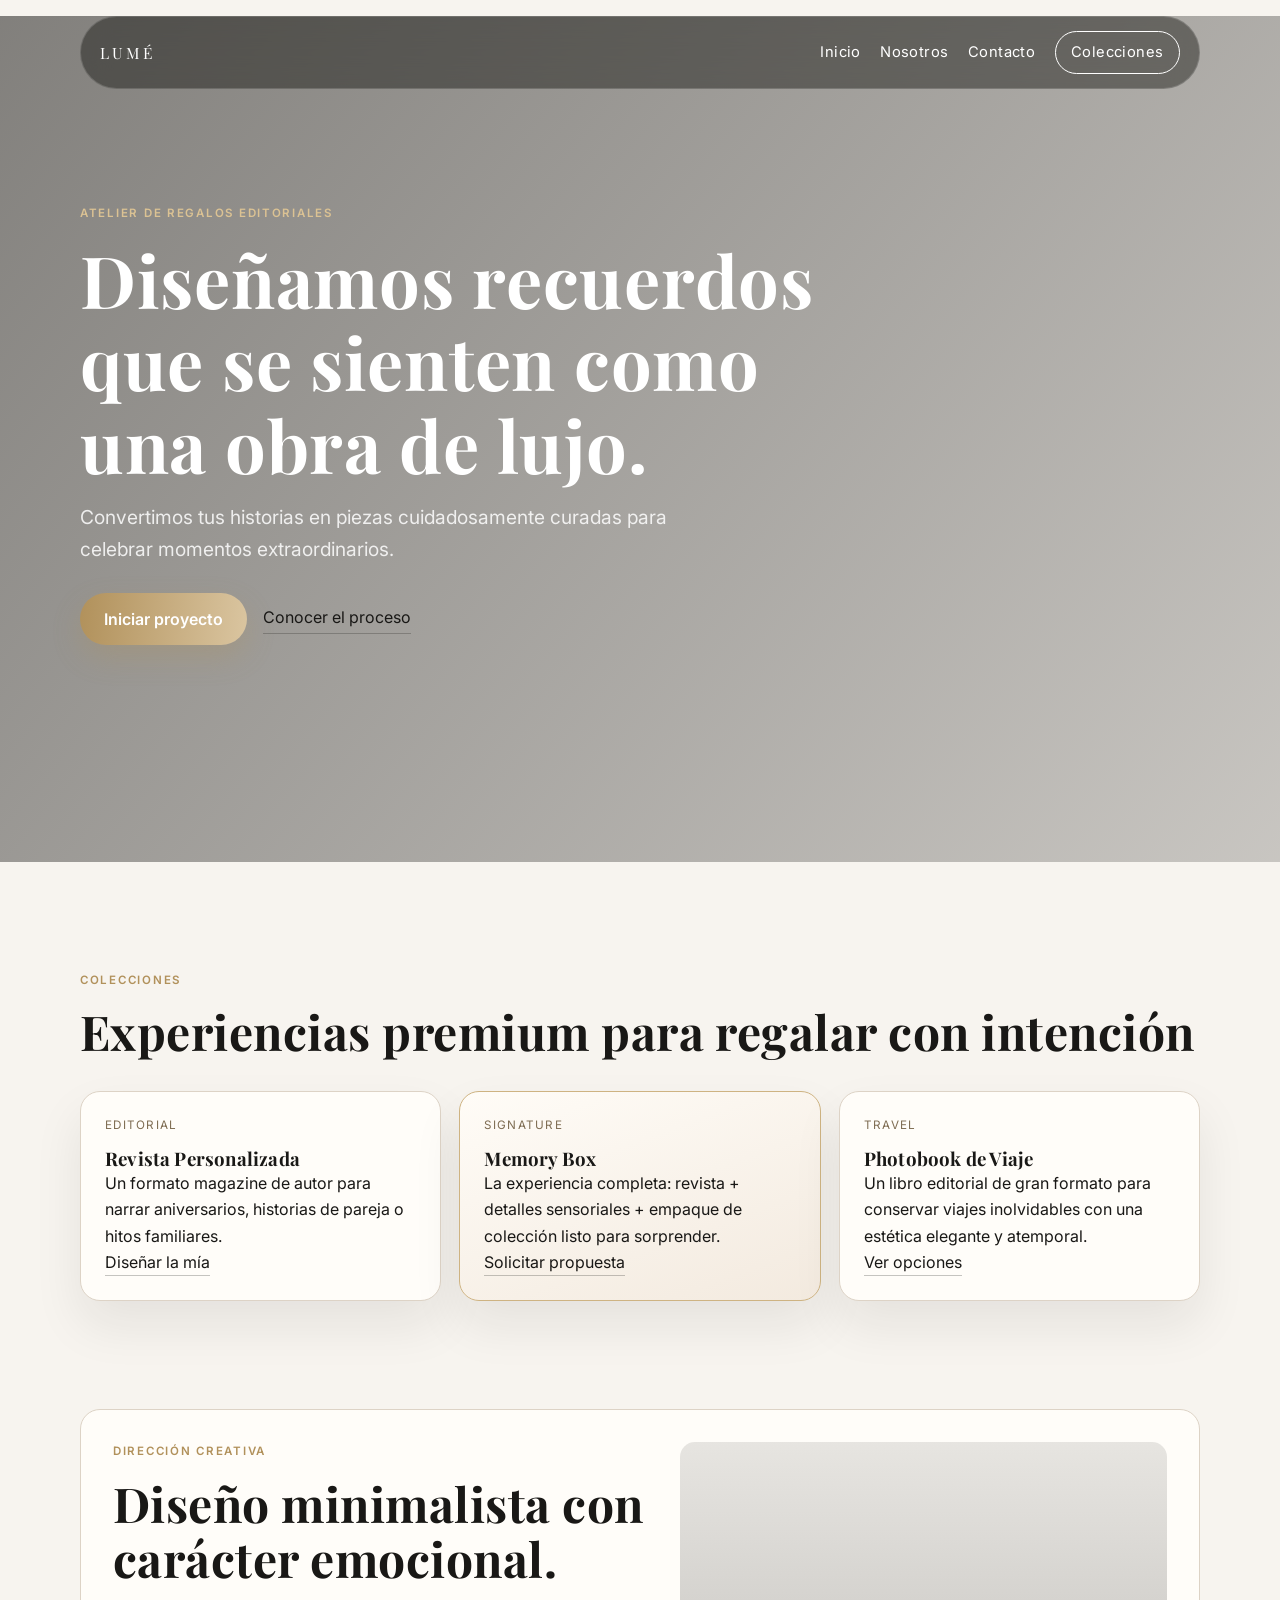
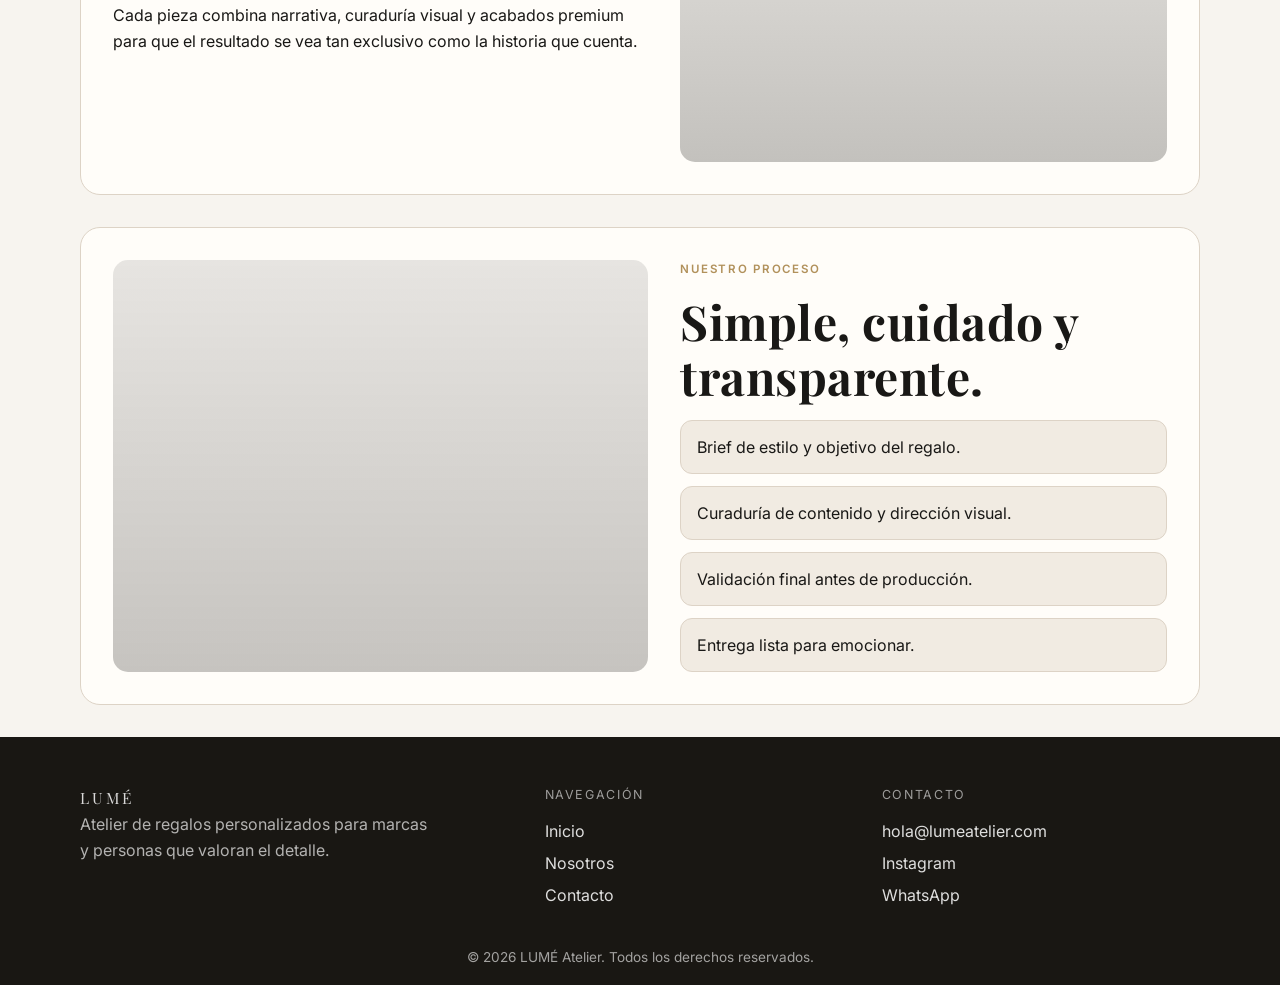
==== commit c6be4318: "Redesign site into premium multi-page LUMÉ experience" ====
--- a/index.html
+++ b/index.html
@@ -3,140 +3,137 @@
   <head>
     <meta charset="UTF-8" />
     <meta name="viewport" content="width=device-width, initial-scale=1.0" />
-    <title>LUMÉ | Regalos personalizados premium</title>
+    <title>LUMÉ Atelier | Regalos personalizados premium</title>
     <meta
       name="description"
-      content="LUMÉ transforma tus recuerdos en regalos personalizados premium: revista personalizada, memory box y photobooks de viaje."
+      content="LUMÉ Atelier transforma memorias en piezas editoriales y regalos premium: revistas personalizadas, memory boxes y photobooks de viaje."
     />
     <link rel="preconnect" href="https://fonts.googleapis.com" />
     <link rel="preconnect" href="https://fonts.gstatic.com" crossorigin />
     <link
-      href="https://fonts.googleapis.com/css2?family=Montserrat:wght@400;500;600;700&family=Playfair+Display:wght@500;600;700&display=swap"
+      href="https://fonts.googleapis.com/css2?family=Inter:wght@400;500;600;700&family=Playfair+Display:wght@500;600;700&display=swap"
       rel="stylesheet"
     />
     <link rel="stylesheet" href="assets/styles.css" />
   </head>
   <body>
     <header class="hero" id="inicio">
-      <nav class="topbar">
-        <a class="brand" href="#inicio">LUMÉ</a>
-        <a class="whatsapp-link" href="https://wa.me/0000000000" target="_blank" rel="noopener noreferrer">WhatsApp</a>
+      <nav class="topbar" aria-label="Principal">
+        <a class="brand" href="index.html">LUMÉ</a>
+        <button class="nav-toggle" aria-expanded="false" aria-controls="site-menu">
+          Menú
+        </button>
+        <div class="nav-links" id="site-menu">
+          <a href="index.html">Inicio</a>
+          <a href="about.html">Nosotros</a>
+          <a href="contact.html">Contacto</a>
+          <a class="button-link" href="#colecciones">Colecciones</a>
+        </div>
       </nav>
-      <div class="hero-content container">
-        <p class="eyebrow">Regalos emocionales premium</p>
-        <h1>Transforma tus recuerdos en regalos inolvidables</h1>
-        <p class="hero-subtitle">Regalos personalizados diseñados para contar tu historia</p>
-        <a class="cta-button" href="https://wa.me/0000000000" target="_blank" rel="noopener noreferrer">Crear mi regalo</a>
+
+      <div class="hero-content container reveal">
+        <p class="eyebrow">Atelier de regalos editoriales</p>
+        <h1>Diseñamos recuerdos que se sienten como una obra de lujo.</h1>
+        <p class="hero-subtitle">
+          Convertimos tus historias en piezas cuidadosamente curadas para celebrar momentos
+          extraordinarios.
+        </p>
+        <div class="hero-actions">
+          <a class="cta-button" href="contact.html">Iniciar proyecto</a>
+          <a class="text-link" href="#proceso">Conocer el proceso</a>
+        </div>
       </div>
     </header>
 
     <main>
-      <section class="about section container reveal">
-        <h2>Sobre LUMÉ</h2>
-        <p>
-          LUMÉ crea regalos personalizados a partir de tus fotos, mensajes y momentos especiales,
-          convirtiéndolos en experiencias únicas y significativas.
-        </p>
-      </section>
-
-      <section class="products section container">
+      <section class="section featured container" id="colecciones">
         <div class="section-heading reveal">
-          <h2>Productos pensados para emocionar</h2>
-          <p>Diseños editoriales y detalles premium para convertir historias en recuerdos tangibles.</p>
+          <p class="eyebrow">Colecciones</p>
+          <h2>Experiencias premium para regalar con intención</h2>
         </div>
 
-        <div class="product-grid">
+        <div class="card-grid">
           <article class="product-card reveal">
-            <h3>📖 Revista Personalizada</h3>
-            <ul class="prices">
-              <li><span>Plantilla</span><strong>$89.900 COP</strong></li>
-              <li><span>Desde cero</span><strong>$119.900 COP</strong></li>
-            </ul>
-            <ul class="features">
-              <li>Diseño personalizado con fotos y textos</li>
-              <li>Revista impresa</li>
-              <li>Empaque listo para regalar</li>
-              <li>Tote bag incluida</li>
-            </ul>
+            <p class="card-label">Editorial</p>
+            <h3>Revista Personalizada</h3>
+            <p>
+              Un formato magazine de autor para narrar aniversarios, historias de pareja o hitos
+              familiares.
+            </p>
+            <a href="contact.html" class="inline-link">Diseñar la mía</a>
           </article>
 
           <article class="product-card product-card--featured reveal">
-            <span class="badge">Experiencia completa para regalar</span>
-            <h3>🎁 Memory Box</h3>
-            <ul class="prices">
-              <li><span>Con revista plantilla</span><strong>$149.900 COP</strong></li>
-              <li><span>Con revista desde cero</span><strong>$169.900 COP</strong></li>
-            </ul>
-            <ul class="features">
-              <li>Revista personalizada</li>
-              <li>Caja de regalo</li>
-              <li>10 fotos tipo polaroid</li>
-              <li>Vela aromática</li>
-              <li>Bolígrafo</li>
-              <li>Papel envoltura y carta</li>
-            </ul>
+            <p class="card-label">Signature</p>
+            <h3>Memory Box</h3>
+            <p>
+              La experiencia completa: revista + detalles sensoriales + empaque de colección listo
+              para sorprender.
+            </p>
+            <a href="contact.html" class="inline-link">Solicitar propuesta</a>
           </article>
 
           <article class="product-card reveal">
-            <h3>📘 Photobook de Viajes</h3>
-            <ul class="prices">
-              <li><span>50 páginas</span><strong>$229.900 COP</strong></li>
-              <li><span>100 páginas</span><strong>$329.900 COP</strong></li>
-              <li><span>200 páginas</span><strong>$499.900 COP</strong></li>
-            </ul>
-            <ul class="features">
-              <li>Diseño editorial</li>
-              <li>Alta calidad de impresión</li>
-              <li>Narrativa de viaje personalizada</li>
-            </ul>
+            <p class="card-label">Travel</p>
+            <h3>Photobook de Viaje</h3>
+            <p>
+              Un libro editorial de gran formato para conservar viajes inolvidables con una estética
+              elegante y atemporal.
+            </p>
+            <a href="contact.html" class="inline-link">Ver opciones</a>
           </article>
         </div>
       </section>
 
-      <section class="how-it-works section container reveal">
-        <h2>Cómo funciona</h2>
-        <ol class="steps">
-          <li>Envías tus fotos e historia</li>
-          <li>Diseñamos tu producto</li>
-          <li>Apruebas el diseño</li>
-          <li>Lo imprimimos y enviamos</li>
-        </ol>
+      <section class="section split-section container reveal">
+        <div class="split-copy">
+          <p class="eyebrow">Dirección creativa</p>
+          <h2>Diseño minimalista con carácter emocional.</h2>
+          <p>
+            Cada pieza combina narrativa, curaduría visual y acabados premium para que el resultado
+            se vea tan exclusivo como la historia que cuenta.
+          </p>
+        </div>
+        <div class="split-image" role="img" aria-label="Mesa de trabajo con materiales editoriales"></div>
       </section>
 
-      <section class="testimonials section container reveal">
-        <h2>Testimonios</h2>
-        <div class="testimonial-grid">
-          <blockquote>
-            “El regalo más especial que he dado en mi vida.”
-            <cite>— Camila R.</cite>
-          </blockquote>
-          <blockquote>
-            “Cada página me hizo revivir nuestra historia, fue increíble.”
-            <cite>— Daniel y Sofía</cite>
-          </blockquote>
-          <blockquote>
-            “La presentación, los detalles y la calidad superaron todo.”
-            <cite>— Laura M.</cite>
-          </blockquote>
+      <section class="section split-section split-section--reverse container reveal" id="proceso">
+        <div class="split-copy">
+          <p class="eyebrow">Nuestro proceso</p>
+          <h2>Simple, cuidado y transparente.</h2>
+          <ol class="steps">
+            <li>Brief de estilo y objetivo del regalo.</li>
+            <li>Curaduría de contenido y dirección visual.</li>
+            <li>Validación final antes de producción.</li>
+            <li>Entrega lista para emocionar.</li>
+          </ol>
         </div>
-      </section>
-
-      <section class="final-cta section reveal">
-        <div class="container final-cta-content">
-          <h2>Crea un regalo que realmente importe</h2>
-          <a class="cta-button" href="https://wa.me/0000000000" target="_blank" rel="noopener noreferrer">Pedir por WhatsApp</a>
-        </div>
+        <div class="split-image split-image--alt" role="img" aria-label="Caja de regalo premium"></div>
       </section>
     </main>
 
     <footer class="footer">
-      <div class="container footer-content">
-        <p class="brand">LUMÉ</p>
-        <div class="footer-links">
+      <div class="container footer-grid">
+        <div>
+          <p class="brand">LUMÉ</p>
+          <p class="footer-copy">
+            Atelier de regalos personalizados para marcas y personas que valoran el detalle.
+          </p>
+        </div>
+        <div>
+          <p class="footer-title">Navegación</p>
+          <a href="index.html">Inicio</a>
+          <a href="about.html">Nosotros</a>
+          <a href="contact.html">Contacto</a>
+        </div>
+        <div>
+          <p class="footer-title">Contacto</p>
+          <a href="mailto:hola@lumeatelier.com">hola@lumeatelier.com</a>
           <a href="https://instagram.com" target="_blank" rel="noopener noreferrer">Instagram</a>
           <a href="https://wa.me/0000000000" target="_blank" rel="noopener noreferrer">WhatsApp</a>
         </div>
       </div>
+      <p class="footer-bottom">© 2026 LUMÉ Atelier. Todos los derechos reservados.</p>
     </footer>
 
     <script src="assets/script.js"></script>
--- a/assets/styles.css
+++ b/assets/styles.css
@@ -1,14 +1,15 @@
 :root {
-  --bg: #fcf8f3;
-  --surface: #ffffff;
-  --surface-soft: #f9f5ef;
-  --text: #312d2a;
-  --muted: #6f6661;
-  --rose: #e9d8d7;
-  --gold: #c8a96a;
-  --border: #ece4dc;
-  --shadow: 0 14px 35px rgba(49, 45, 42, 0.08);
+  --bg: #f7f4ef;
+  --surface: #fffdf9;
+  --surface-strong: #f1ebe2;
+  --text: #191816;
+  --muted: #66615a;
+  --border: #ddd3c6;
+  --gold: #b1915b;
+  --gold-soft: #dac5a0;
+  --max-width: 1120px;
   --radius: 20px;
+  --shadow: 0 24px 50px rgba(25, 24, 22, 0.08);
 }
 
 * {
@@ -22,315 +23,407 @@
 }
 
 body {
-  font-family: "Montserrat", sans-serif;
+  font-family: "Inter", sans-serif;
   background: var(--bg);
   color: var(--text);
-  line-height: 1.6;
+  line-height: 1.65;
+}
+
+a {
+  color: inherit;
 }
 
 h1,
 h2,
 h3 {
   font-family: "Playfair Display", serif;
-  line-height: 1.2;
+  line-height: 1.15;
+  letter-spacing: 0.01em;
+}
+
+.container {
+  width: min(var(--max-width), 92%);
+  margin-inline: auto;
+}
+
+.section {
+  padding: clamp(3.5rem, 6vw, 6rem) 0;
+}
+
+.hero {
+  min-height: 94vh;
+  padding-bottom: 2.5rem;
+  background:
+    linear-gradient(130deg, rgba(13, 12, 10, 0.5), rgba(13, 12, 10, 0.2)),
+    url("https://images.unsplash.com/photo-1480796927426-f609979314bd?auto=format&fit=crop&w=2000&q=80") center / cover;
+  color: #fff;
+}
+
+.topbar {
+  position: sticky;
+  top: 1rem;
+  z-index: 100;
+  width: min(var(--max-width), 92%);
+  margin: 1rem auto 0;
+  padding: 0.9rem 1.2rem;
+  border: 1px solid rgba(255, 255, 255, 0.15);
+  border-radius: 999px;
+  background: rgba(22, 20, 16, 0.45);
+  backdrop-filter: blur(14px);
+  display: flex;
+  align-items: center;
+  justify-content: space-between;
+  transition: background 0.3s ease, border-color 0.3s ease, box-shadow 0.3s ease;
+}
+
+.topbar--page {
+  background: rgba(250, 247, 242, 0.95);
+  border-color: rgba(188, 173, 150, 0.4);
+  color: var(--text);
+}
+
+.topbar.scrolled {
+  background: rgba(250, 247, 242, 0.98);
+  border-color: rgba(188, 173, 150, 0.55);
+  box-shadow: 0 14px 30px rgba(25, 24, 22, 0.12);
+  color: var(--text);
+}
+
+.brand {
+  text-decoration: none;
+  font-family: "Playfair Display", serif;
+  letter-spacing: 0.18em;
+  font-size: 0.97rem;
+}
+
+.nav-links {
+  display: flex;
+  align-items: center;
+  gap: 1.2rem;
+}
+
+.nav-links a {
+  text-decoration: none;
+  font-size: 0.92rem;
+  letter-spacing: 0.03em;
+}
+
+.button-link {
+  border: 1px solid currentcolor;
+  border-radius: 999px;
+  padding: 0.5rem 0.95rem;
+}
+
+.nav-toggle {
+  display: none;
+  border: 1px solid currentcolor;
+  color: inherit;
+  background: transparent;
+  border-radius: 999px;
+  padding: 0.35rem 0.8rem;
+}
+
+.hero-content {
+  margin-top: clamp(4rem, 9vw, 8.5rem);
+}
+
+.eyebrow {
+  text-transform: uppercase;
+  letter-spacing: 0.15em;
+  font-size: 0.72rem;
+  margin-bottom: 0.9rem;
+  color: var(--gold);
   font-weight: 600;
 }
 
-.container {
-  width: min(1120px, 92%);
-  margin: 0 auto;
-}
-
-.section {
-  padding: 4.5rem 0;
-}
-
-.hero {
-  min-height: 92vh;
-  background:
-    linear-gradient(to bottom right, rgba(252, 248, 243, 0.56), rgba(233, 216, 215, 0.5)),
-    url("https://images.unsplash.com/photo-1516589091380-5d8e87df6999?auto=format&fit=crop&w=1400&q=80") center/cover;
+.hero .eyebrow {
+  color: #dbc293;
+}
+
+.hero h1 {
+  max-width: 780px;
+  font-size: clamp(2.2rem, 6vw, 4.5rem);
+  margin-bottom: 1rem;
+}
+
+.hero-subtitle {
+  max-width: 610px;
+  color: rgba(255, 255, 255, 0.84);
+  font-size: clamp(1rem, 2vw, 1.2rem);
+}
+
+.hero-actions {
+  margin-top: 1.7rem;
   display: flex;
-  flex-direction: column;
-}
-
-.topbar {
-  width: min(1120px, 92%);
-  margin: 1.2rem auto 0;
-  padding: 1rem 1.2rem;
+  align-items: center;
+  gap: 1rem;
+  flex-wrap: wrap;
+}
+
+.cta-button {
+  border: none;
+  cursor: pointer;
+  text-decoration: none;
+  background: linear-gradient(95deg, var(--gold), var(--gold-soft));
+  color: #fff;
   border-radius: 999px;
-  background: rgba(255, 255, 255, 0.75);
-  backdrop-filter: blur(8px);
-  display: flex;
-  justify-content: space-between;
-  align-items: center;
-}
-
-.brand {
-  font-family: "Playfair Display", serif;
-  letter-spacing: 0.12em;
-  font-size: 1.05rem;
-  color: var(--text);
-  text-decoration: none;
-}
-
-.whatsapp-link {
-  color: var(--text);
-  text-decoration: none;
+  padding: 0.82rem 1.5rem;
   font-weight: 600;
-}
-
-.hero-content {
-  margin: auto;
-  padding: 4rem 0 5.5rem;
-}
-
-.eyebrow {
-  color: var(--muted);
-  text-transform: uppercase;
-  letter-spacing: 0.11em;
-  font-size: 0.78rem;
-  margin-bottom: 0.7rem;
-}
-
-.hero h1 {
-  max-width: 700px;
-  font-size: clamp(2rem, 6vw, 4rem);
-  margin-bottom: 1rem;
-}
-
-.hero-subtitle {
-  max-width: 600px;
-  color: var(--muted);
-  font-size: clamp(1rem, 2.5vw, 1.18rem);
-  margin-bottom: 1.7rem;
-}
-
-.cta-button {
-  display: inline-block;
-  background: linear-gradient(90deg, var(--gold), #d8bf8d);
-  color: #fff;
-  text-decoration: none;
-  padding: 0.9rem 1.6rem;
-  border-radius: 999px;
-  font-weight: 600;
-  box-shadow: 0 12px 26px rgba(200, 169, 106, 0.26);
+  box-shadow: 0 12px 28px rgba(177, 145, 91, 0.3);
   transition: transform 0.25s ease, box-shadow 0.25s ease;
 }
 
 .cta-button:hover {
   transform: translateY(-2px);
-  box-shadow: 0 15px 32px rgba(200, 169, 106, 0.35);
-}
-
-.about,
-.how-it-works,
-.testimonials {
-  background: var(--surface);
-  border-radius: var(--radius);
-  box-shadow: var(--shadow);
-  padding-left: 1.5rem;
-  padding-right: 1.5rem;
-}
-
-.about h2,
-.how-it-works h2,
-.testimonials h2,
+  box-shadow: 0 16px 30px rgba(177, 145, 91, 0.4);
+}
+
+.text-link,
+.inline-link {
+  text-decoration: none;
+  color: var(--text);
+  border-bottom: 1px solid rgba(25, 24, 22, 0.25);
+  padding-bottom: 0.15rem;
+}
+
+.featured,
+.page-main {
+  margin-top: 2rem;
+}
+
 .section-heading h2,
-.final-cta h2 {
-  margin-bottom: 0.9rem;
-  font-size: clamp(1.65rem, 4vw, 2.4rem);
-}
-
-.about p,
-.section-heading p {
+.page-intro h1,
+.split-copy h2 {
+  font-size: clamp(1.7rem, 4vw, 3rem);
+  margin-bottom: 1rem;
+}
+
+.page-intro {
+  padding: 4.5rem 0 2rem;
+}
+
+.page-intro p {
+  max-width: 760px;
   color: var(--muted);
-  max-width: 820px;
-}
-
-.products .section-heading {
-  margin-bottom: 2rem;
-}
-
-.product-grid {
-  display: grid;
-  gap: 1.2rem;
+}
+
+.card-grid {
+  margin-top: 2rem;
+  display: grid;
+  gap: 1.15rem;
+  grid-template-columns: repeat(3, minmax(0, 1fr));
 }
 
 .product-card {
   background: var(--surface);
   border: 1px solid var(--border);
   border-radius: var(--radius);
-  padding: 1.4rem;
+  padding: 1.5rem;
   box-shadow: var(--shadow);
-  transition: transform 0.28s ease, box-shadow 0.28s ease;
+  transition: transform 0.3s ease, box-shadow 0.3s ease;
 }
 
 .product-card:hover {
-  transform: translateY(-5px);
-  box-shadow: 0 20px 36px rgba(49, 45, 42, 0.13);
-}
-
-.product-card h3 {
-  margin-bottom: 0.9rem;
-}
-
-.prices,
-.features,
+  transform: translateY(-6px);
+  box-shadow: 0 24px 46px rgba(25, 24, 22, 0.12);
+}
+
+.product-card--featured {
+  background: linear-gradient(160deg, #fffcf7, #f3eadf);
+  border-color: #ceb382;
+}
+
+.card-label {
+  font-size: 0.73rem;
+  letter-spacing: 0.11em;
+  text-transform: uppercase;
+  color: #7e6c52;
+  margin-bottom: 0.8rem;
+}
+
+.split-section {
+  margin: 2rem auto;
+  background: var(--surface);
+  border: 1px solid var(--border);
+  border-radius: var(--radius);
+  padding: clamp(1rem, 3vw, 2rem);
+  display: grid;
+  grid-template-columns: 1.1fr 1fr;
+  gap: clamp(1.1rem, 3vw, 2rem);
+}
+
+.split-section--reverse .split-copy {
+  order: 2;
+}
+
+.split-image {
+  min-height: 320px;
+  border-radius: calc(var(--radius) - 5px);
+  background:
+    linear-gradient(to top, rgba(16, 14, 10, 0.25), rgba(16, 14, 10, 0.1)),
+    url("https://images.unsplash.com/photo-1461360228754-6e81c478b882?auto=format&fit=crop&w=1200&q=80") center / cover;
+}
+
+.split-image--alt {
+  background:
+    linear-gradient(to top, rgba(16, 14, 10, 0.24), rgba(16, 14, 10, 0.1)),
+    url("https://images.unsplash.com/photo-1512909006721-3d6018887383?auto=format&fit=crop&w=1200&q=80") center / cover;
+}
+
 .steps {
   list-style: none;
-}
-
-.prices li {
+  display: grid;
+  gap: 0.75rem;
+}
+
+.steps li {
+  border: 1px solid var(--border);
+  border-radius: 12px;
+  padding: 0.8rem 1rem;
+  background: var(--surface-strong);
+}
+
+.about-values {
+  margin: 1.2rem 0 2rem;
+  display: grid;
+  gap: 1rem;
+  grid-template-columns: repeat(3, minmax(0, 1fr));
+}
+
+.about-values article {
+  padding: 1.3rem;
+  border-radius: 16px;
+  border: 1px solid var(--border);
+  background: var(--surface);
+}
+
+.about-values p {
+  color: var(--muted);
+}
+
+.contact-layout {
+  margin: 1rem 0 4rem;
+  display: grid;
+  gap: 1.2rem;
+  grid-template-columns: 1.35fr 0.9fr;
+}
+
+.contact-form,
+.contact-panel {
+  background: var(--surface);
+  border-radius: var(--radius);
+  border: 1px solid var(--border);
+  box-shadow: var(--shadow);
+  padding: 1.4rem;
+}
+
+.form-row {
+  display: grid;
+  gap: 1rem;
+  grid-template-columns: repeat(2, minmax(0, 1fr));
+}
+
+.form-group {
   display: flex;
-  justify-content: space-between;
-  gap: 1rem;
-  border-bottom: 1px dashed var(--border);
-  padding: 0.45rem 0;
-  font-size: 0.95rem;
-}
-
-.prices strong {
-  color: #4a3e2f;
-}
-
-.features li {
-  position: relative;
-  padding-left: 1.15rem;
-  margin-top: 0.5rem;
-  color: var(--muted);
-}
-
-.features li::before {
-  content: "";
-  position: absolute;
-  left: 0;
-  top: 0.65rem;
-  width: 7px;
-  height: 7px;
-  border-radius: 50%;
-  background: var(--gold);
-}
-
-.product-card--featured {
-  background: linear-gradient(180deg, #fff, var(--surface-soft));
-  border-color: #e4d2a8;
-}
-
-.badge {
-  display: inline-block;
-  font-size: 0.72rem;
+  flex-direction: column;
+  gap: 0.4rem;
+  margin-bottom: 0.9rem;
+}
+
+.form-group label {
+  font-weight: 600;
+  font-size: 0.93rem;
+}
+
+.form-group input,
+.form-group select,
+.form-group textarea {
+  border: 1px solid #cfc3b3;
+  border-radius: 12px;
+  padding: 0.75rem 0.8rem;
+  font: inherit;
+  background: #fff;
+}
+
+.form-group input:focus,
+.form-group select:focus,
+.form-group textarea:focus {
+  outline: 2px solid rgba(177, 145, 91, 0.28);
+  border-color: #ae8f5a;
+}
+
+.error-message {
+  color: #a03c3c;
+  min-height: 1em;
+  font-size: 0.78rem;
+}
+
+.form-group.invalid input,
+.form-group.invalid select,
+.form-group.invalid textarea {
+  border-color: #a03c3c;
+}
+
+.form-status {
+  margin-top: 0.8rem;
+  color: #3b6f50;
+  font-weight: 500;
+}
+
+.contact-panel {
+  display: flex;
+  flex-direction: column;
+  gap: 0.8rem;
+}
+
+.contact-panel a {
+  text-decoration: none;
+  color: #4d3f2a;
+}
+
+.footer {
+  background: #191713;
+  color: rgba(255, 255, 255, 0.84);
+  padding: 3rem 0 1rem;
+}
+
+.footer-grid {
+  display: grid;
+  gap: 1.2rem;
+  grid-template-columns: 1.4fr 1fr 1fr;
+}
+
+.footer-title {
+  font-size: 0.78rem;
+  letter-spacing: 0.13em;
   text-transform: uppercase;
-  letter-spacing: 0.09em;
-  color: #7c6534;
-  background: #f6ecd6;
-  border-radius: 999px;
-  padding: 0.35rem 0.7rem;
-  margin-bottom: 0.85rem;
-}
-
-.steps {
-  counter-reset: step;
-  display: grid;
-  gap: 0.85rem;
-  margin-top: 1rem;
-}
-
-.steps li {
-  background: var(--surface-soft);
-  border: 1px solid var(--border);
-  border-radius: 14px;
-  padding: 0.95rem 1rem 0.95rem 3rem;
-  position: relative;
-}
-
-.steps li::before {
-  counter-increment: step;
-  content: counter(step);
-  position: absolute;
-  left: 1rem;
-  top: 50%;
-  transform: translateY(-50%);
-  width: 1.5rem;
-  height: 1.5rem;
-  border-radius: 50%;
-  display: grid;
-  place-items: center;
-  background: var(--rose);
-  font-weight: 700;
-  color: #5d4a45;
-}
-
-.testimonial-grid {
-  display: grid;
-  gap: 1rem;
-  margin-top: 1.2rem;
-}
-
-blockquote {
-  background: var(--surface-soft);
-  border-radius: 14px;
-  border: 1px solid var(--border);
-  padding: 1.2rem;
-  color: #534c48;
-  font-style: italic;
-}
-
-blockquote cite {
+  margin-bottom: 0.8rem;
+  color: rgba(255, 255, 255, 0.58);
+}
+
+.footer-copy {
+  max-width: 350px;
+  color: rgba(255, 255, 255, 0.67);
+}
+
+.footer a {
   display: block;
-  margin-top: 0.6rem;
-  color: var(--muted);
-  font-style: normal;
-  font-weight: 600;
-}
-
-.final-cta {
-  padding: 5.2rem 0;
-  margin-top: 2.5rem;
-  background: linear-gradient(120deg, #f4ece4, #f8f4ef);
-}
-
-.final-cta-content {
+  margin-bottom: 0.35rem;
+  text-decoration: none;
+  color: rgba(255, 255, 255, 0.86);
+}
+
+.footer-bottom {
+  margin-top: 2rem;
   text-align: center;
-}
-
-.footer {
-  padding: 1.8rem 0 2.5rem;
-}
-
-.footer-content {
-  border-top: 1px solid var(--border);
-  padding-top: 1.2rem;
-  display: flex;
-  flex-wrap: wrap;
-  justify-content: space-between;
-  align-items: center;
-  gap: 0.8rem;
-}
-
-.footer .brand {
-  margin: 0;
-}
-
-.footer-links {
-  display: flex;
-  gap: 1rem;
-}
-
-.footer a {
-  color: var(--muted);
-  text-decoration: none;
-}
-
-.footer a:hover,
-.whatsapp-link:hover {
-  color: var(--text);
+  font-size: 0.85rem;
+  color: rgba(255, 255, 255, 0.6);
 }
 
 .reveal {
   opacity: 0;
-  transform: translateY(22px);
-  transition: opacity 0.7s ease, transform 0.7s ease;
+  transform: translateY(25px);
+  transition: opacity 0.8s ease, transform 0.8s ease;
 }
 
 .reveal.visible {
@@ -338,13 +431,57 @@
   transform: translateY(0);
 }
 
-@media (min-width: 760px) {
-  .product-grid {
-    grid-template-columns: repeat(3, minmax(0, 1fr));
-    align-items: start;
-  }
-
-  .testimonial-grid {
-    grid-template-columns: repeat(3, minmax(0, 1fr));
-  }
-}
+@media (max-width: 960px) {
+  .card-grid,
+  .about-values,
+  .contact-layout,
+  .footer-grid,
+  .split-section {
+    grid-template-columns: 1fr;
+  }
+
+  .split-section--reverse .split-copy {
+    order: 0;
+  }
+}
+
+@media (max-width: 760px) {
+  .topbar {
+    top: 0.5rem;
+    border-radius: 20px;
+  }
+
+  .nav-toggle {
+    display: inline-block;
+  }
+
+  .nav-links {
+    position: absolute;
+    top: calc(100% + 0.5rem);
+    right: 0;
+    left: 0;
+    margin: 0 auto;
+    width: min(92vw, 430px);
+    padding: 0.9rem;
+    border-radius: 16px;
+    background: rgba(250, 247, 242, 0.98);
+    color: var(--text);
+    border: 1px solid rgba(188, 173, 150, 0.55);
+    box-shadow: 0 18px 30px rgba(25, 24, 22, 0.14);
+    flex-direction: column;
+    align-items: flex-start;
+    display: none;
+  }
+
+  .nav-links.open {
+    display: flex;
+  }
+
+  .hero h1 {
+    font-size: clamp(2.1rem, 9vw, 3.1rem);
+  }
+
+  .form-row {
+    grid-template-columns: 1fr;
+  }
+}
